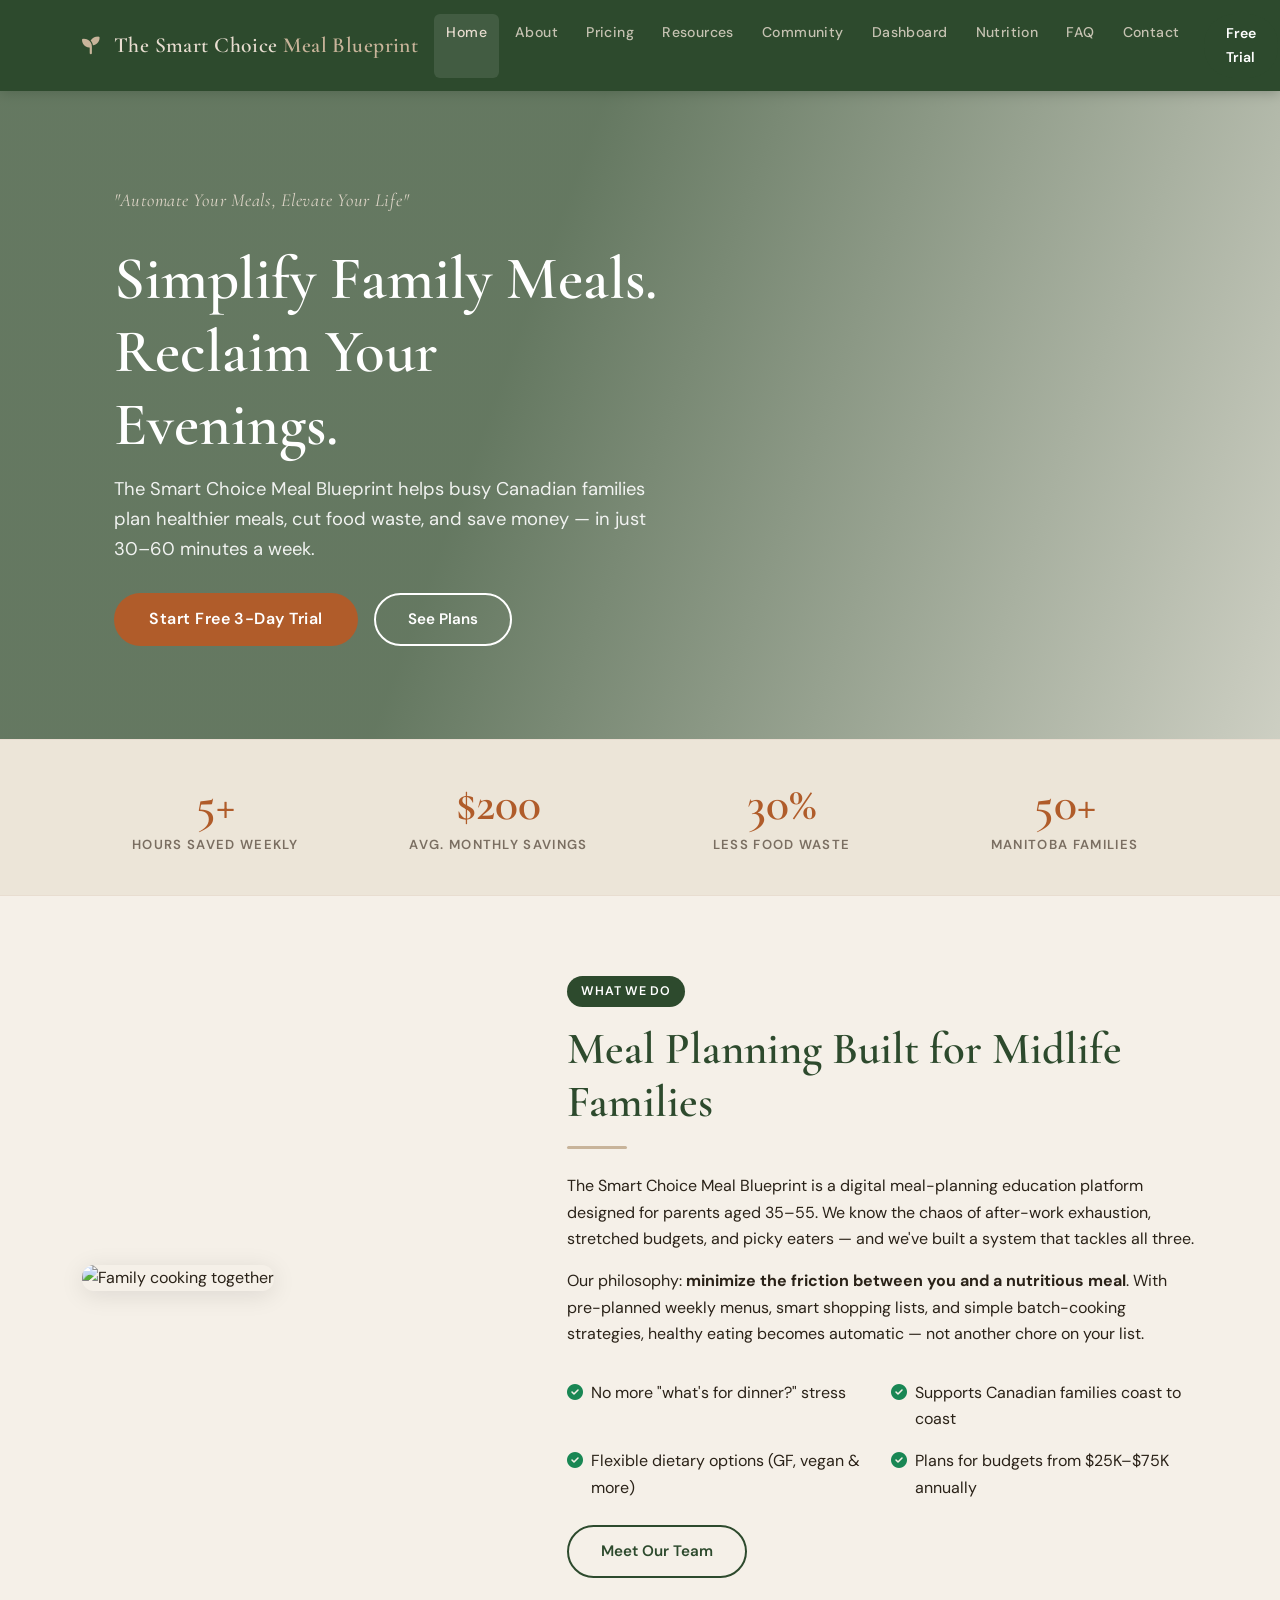
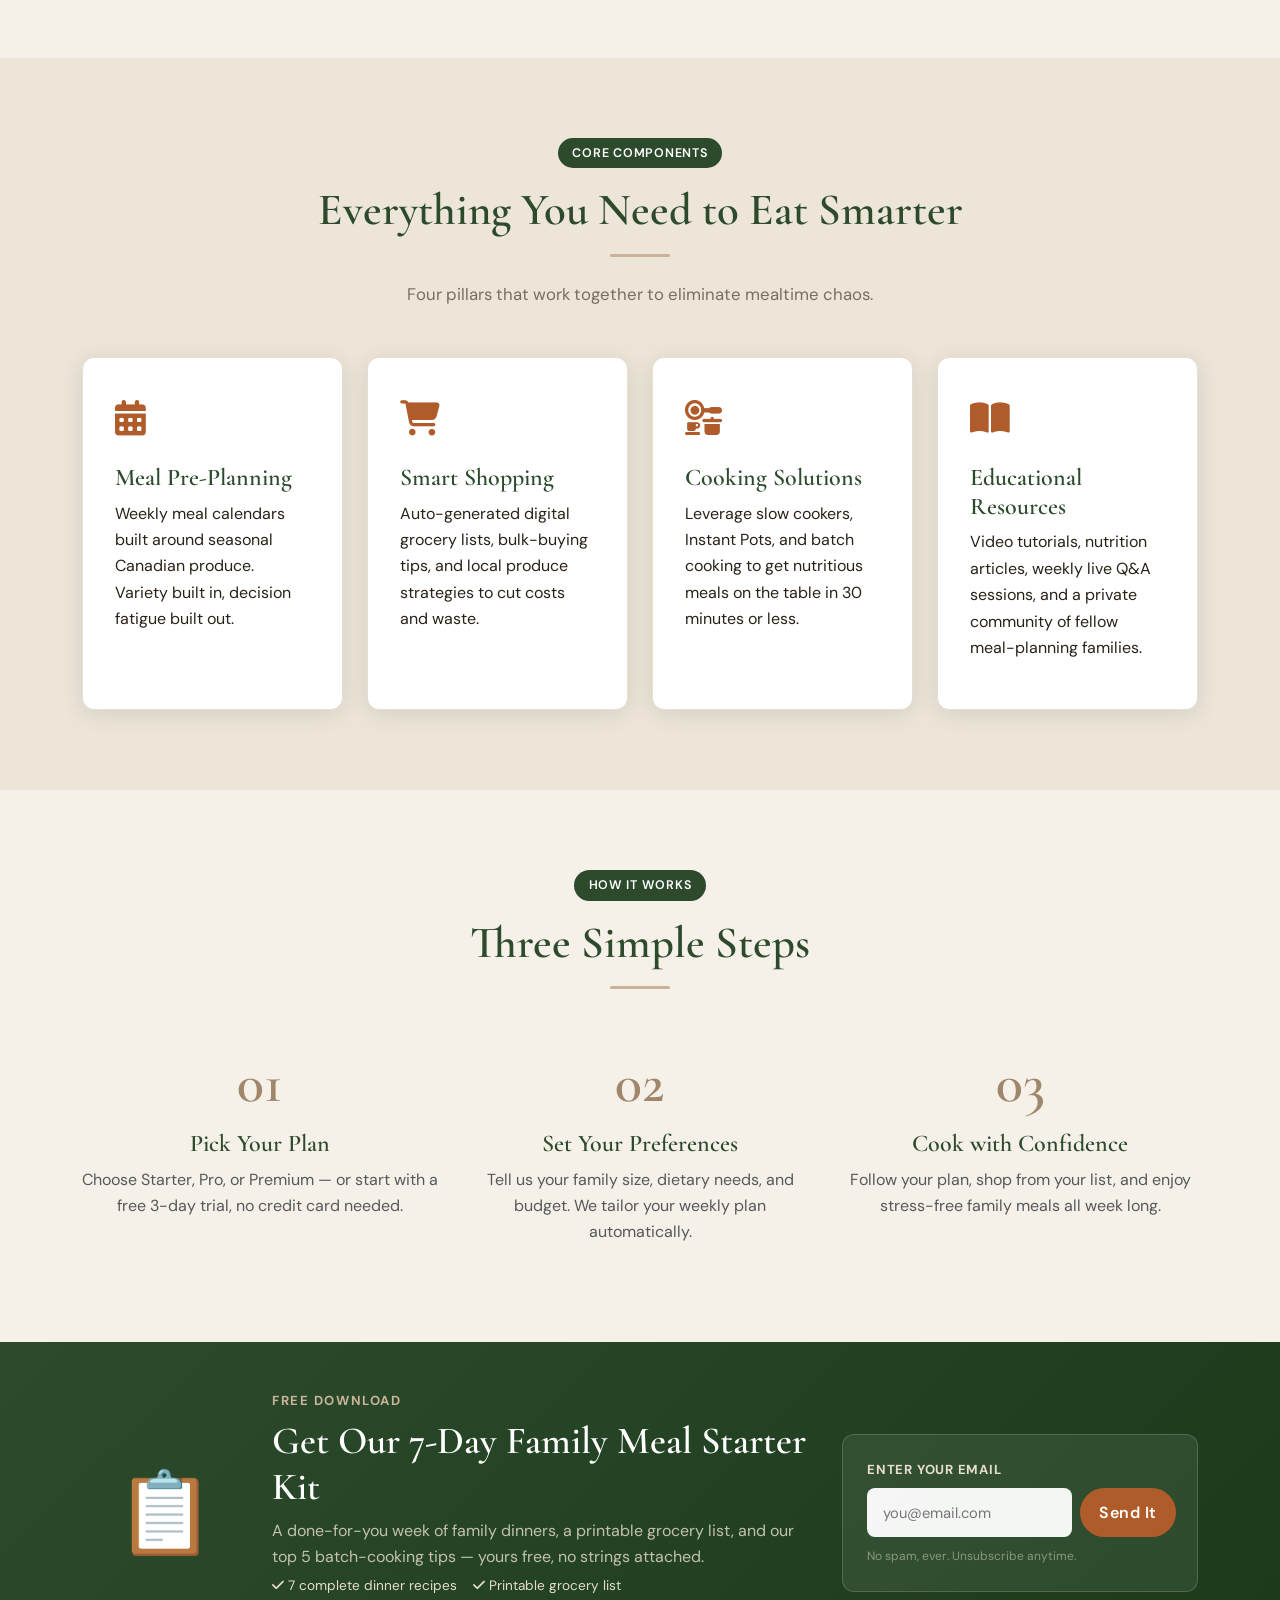
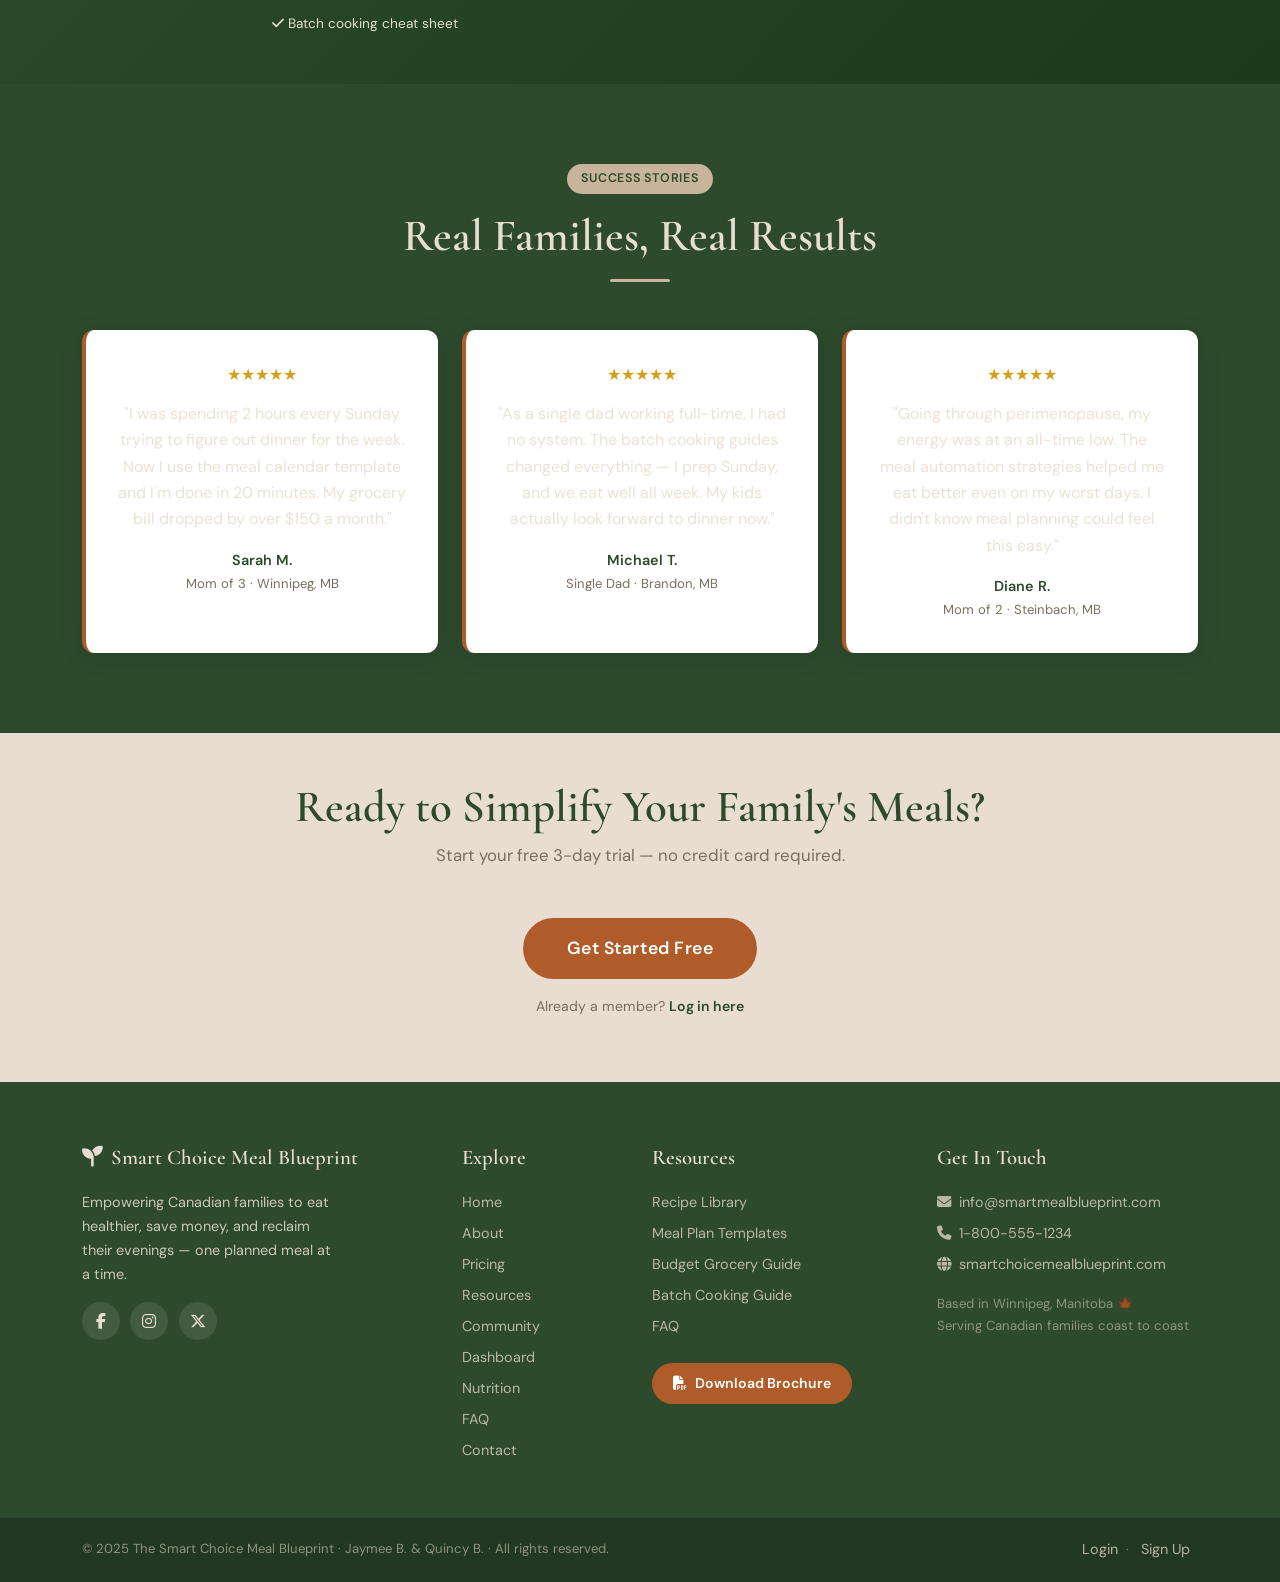
==== index.html @ 243ef08d "Add files via upload" ====
<!DOCTYPE html>
<html lang="en">
<head>
<meta charset="utf-8">
<meta name="viewport" content="width=device-width, initial-scale=1">
<title>Home | The Smart Choice Meal Blueprint</title>
<link href="https://cdn.jsdelivr.net/npm/bootstrap@5.3.3/dist/css/bootstrap.min.css" rel="stylesheet">
<link rel="stylesheet" href="https://cdnjs.cloudflare.com/ajax/libs/font-awesome/6.5.2/css/all.min.css">
<link rel="stylesheet" href="custom.css">
</head>
<body>

<div id="app-nav"></div>

<!-- HERO -->
<section class="hero" style="background-image:url('https://images.unsplash.com/photo-1547592180-85f173990554?w=1600&auto=format&fit=crop')">
  <div class="container">
    <div class="hero-inner">
      <p class="hero-tagline">"Automate Your Meals, Elevate Your Life"</p>
      <h1>Simplify Family Meals. Reclaim Your Evenings.</h1>
      <p>The Smart Choice Meal Blueprint helps busy Canadian families plan healthier meals, cut food waste, and save money — in just 30–60 minutes a week.</p>
      <div class="d-flex flex-wrap gap-3">
        <a href="signup.html" class="btn-primary-cta">Start Free 3-Day Trial</a>
        <a href="pricing.html" class="btn-outline-cta" style="border-color:#fff;color:#fff;">See Plans</a>
      </div>
    </div>
  </div>
</section>

<!-- STAT BAR -->
<div class="stat-bar">
  <div class="container">
    <div class="row text-center g-3">
      <div class="col-6 col-md-3 stat-item">
        <span class="stat-number">5+</span>
        <div class="stat-label">Hours Saved Weekly</div>
      </div>
      <div class="col-6 col-md-3 stat-item">
        <span class="stat-number">$200</span>
        <div class="stat-label">Avg. Monthly Savings</div>
      </div>
      <div class="col-6 col-md-3 stat-item">
        <span class="stat-number">30%</span>
        <div class="stat-label">Less Food Waste</div>
      </div>
      <div class="col-6 col-md-3 stat-item">
        <span class="stat-number">50+</span>
        <div class="stat-label">Manitoba Families</div>
      </div>
    </div>
  </div>
</div>

<!-- WHAT IS SCMB -->
<section class="section-pad">
  <div class="container">
    <div class="row align-items-center g-5">
      <div class="col-lg-5">
        <img src="https://images.unsplash.com/photo-1498837167922-ddd27525d352?w=700&auto=format&fit=crop" alt="Family cooking together" style="border-radius:var(--radius);width:100%;box-shadow:var(--shadow);">
      </div>
      <div class="col-lg-7">
        <p class="tag-pill mb-3">What We Do</p>
        <h2 class="section-heading">Meal Planning Built for Midlife Families</h2>
        <div class="divider-leaf" style="margin:1rem 0 1.5rem;"></div>
        <p>The Smart Choice Meal Blueprint is a digital meal-planning education platform designed for parents aged 35–55. We know the chaos of after-work exhaustion, stretched budgets, and picky eaters — and we've built a system that tackles all three.</p>
        <p>Our philosophy: <strong>minimize the friction between you and a nutritious meal</strong>. With pre-planned weekly menus, smart shopping lists, and simple batch-cooking strategies, healthy eating becomes automatic — not another chore on your list.</p>
        <div class="row g-3 mt-2">
          <div class="col-sm-6">
            <div class="d-flex align-items-start gap-2">
              <i class="fa-solid fa-check-circle text-success mt-1"></i>
              <span>No more "what's for dinner?" stress</span>
            </div>
          </div>
          <div class="col-sm-6">
            <div class="d-flex align-items-start gap-2">
              <i class="fa-solid fa-check-circle text-success mt-1"></i>
              <span>Supports Canadian families coast to coast</span>
            </div>
          </div>
          <div class="col-sm-6">
            <div class="d-flex align-items-start gap-2">
              <i class="fa-solid fa-check-circle text-success mt-1"></i>
              <span>Flexible dietary options (GF, vegan & more)</span>
            </div>
          </div>
          <div class="col-sm-6">
            <div class="d-flex align-items-start gap-2">
              <i class="fa-solid fa-check-circle text-success mt-1"></i>
              <span>Plans for budgets from $25K–$75K annually</span>
            </div>
          </div>
        </div>
        <div class="mt-4">
          <a href="about.html" class="btn-outline-cta">Meet Our Team</a>
        </div>
      </div>
    </div>
  </div>
</section>

<!-- CORE COMPONENTS -->
<section class="section-pad section-sand">
  <div class="container text-center">
    <p class="tag-pill mb-3">Core Components</p>
    <h2 class="section-heading">Everything You Need to Eat Smarter</h2>
    <div class="divider-leaf"></div>
    <p class="section-sub">Four pillars that work together to eliminate mealtime chaos.</p>
    <div class="row g-4 text-start">
      <div class="col-md-6 col-lg-3">
        <div class="card-scmb">
          <span class="card-icon"><i class="fa-solid fa-calendar-days"></i></span>
          <h4>Meal Pre-Planning</h4>
          <p>Weekly meal calendars built around seasonal Canadian produce. Variety built in, decision fatigue built out.</p>
        </div>
      </div>
      <div class="col-md-6 col-lg-3">
        <div class="card-scmb">
          <span class="card-icon"><i class="fa-solid fa-cart-shopping"></i></span>
          <h4>Smart Shopping</h4>
          <p>Auto-generated digital grocery lists, bulk-buying tips, and local produce strategies to cut costs and waste.</p>
        </div>
      </div>
      <div class="col-md-6 col-lg-3">
        <div class="card-scmb">
          <span class="card-icon"><i class="fa-solid fa-kitchen-set"></i></span>
          <h4>Cooking Solutions</h4>
          <p>Leverage slow cookers, Instant Pots, and batch cooking to get nutritious meals on the table in 30 minutes or less.</p>
        </div>
      </div>
      <div class="col-md-6 col-lg-3">
        <div class="card-scmb">
          <span class="card-icon"><i class="fa-solid fa-book-open"></i></span>
          <h4>Educational Resources</h4>
          <p>Video tutorials, nutrition articles, weekly live Q&amp;A sessions, and a private community of fellow meal-planning families.</p>
        </div>
      </div>
    </div>
  </div>
</section>

<!-- HOW IT WORKS -->
<section class="section-pad">
  <div class="container text-center">
    <p class="tag-pill mb-3">How It Works</p>
    <h2 class="section-heading">Three Simple Steps</h2>
    <div class="divider-leaf"></div>
    <div class="row g-4 mt-2">
      <div class="col-md-4">
        <div style="font-size:3.5rem;color:var(--tan-dk);font-family:'Cormorant Garamond',serif;font-weight:600;">01</div>
        <h4>Pick Your Plan</h4>
        <p class="text-muted">Choose Starter, Pro, or Premium — or start with a free 3-day trial, no credit card needed.</p>
      </div>
      <div class="col-md-4">
        <div style="font-size:3.5rem;color:var(--tan-dk);font-family:'Cormorant Garamond',serif;font-weight:600;">02</div>
        <h4>Set Your Preferences</h4>
        <p class="text-muted">Tell us your family size, dietary needs, and budget. We tailor your weekly plan automatically.</p>
      </div>
      <div class="col-md-4">
        <div style="font-size:3.5rem;color:var(--tan-dk);font-family:'Cormorant Garamond',serif;font-weight:600;">03</div>
        <h4>Cook with Confidence</h4>
        <p class="text-muted">Follow your plan, shop from your list, and enjoy stress-free family meals all week long.</p>
      </div>
    </div>
  </div>
</section>

<!-- LEAD MAGNET -->
<section class="section-pad-sm" style="background:linear-gradient(135deg, var(--forest) 0%, #1a3a1a 100%);">
  <div class="container">
    <div class="row align-items-center g-4">
      <div class="col-lg-2 text-center">
        <div style="font-size:5rem;line-height:1;">📋</div>
      </div>
      <div class="col-lg-6">
        <p style="color:var(--tan);font-size:.82rem;font-weight:700;letter-spacing:.12em;text-transform:uppercase;margin-bottom:.4rem;">Free Download</p>
        <h2 style="color:var(--white);font-size:clamp(1.6rem,3vw,2.4rem);margin-bottom:.5rem;">Get Our 7-Day Family Meal Starter Kit</h2>
        <p style="color:rgba(232,221,208,.82);margin:0;">A done-for-you week of family dinners, a printable grocery list, and our top 5 batch-cooking tips — yours free, no strings attached.</p>
        <div class="d-flex flex-wrap gap-3 mt-1" style="font-size:.85rem;color:var(--tan-lt);">
          <span><i class="fa-solid fa-check me-1"></i>7 complete dinner recipes</span>
          <span><i class="fa-solid fa-check me-1"></i>Printable grocery list</span>
          <span><i class="fa-solid fa-check me-1"></i>Batch cooking cheat sheet</span>
        </div>
      </div>
      <div class="col-lg-4">
        <div style="background:rgba(255,255,255,.08);border:1px solid rgba(232,221,208,.2);border-radius:var(--radius);padding:1.5rem;">
          <label style="color:var(--tan-lt);font-size:.82rem;font-weight:700;letter-spacing:.06em;text-transform:uppercase;display:block;margin-bottom:.5rem;">Enter your email</label>
          <div class="d-flex gap-2">
            <input type="email" placeholder="you@email.com" style="flex:1;padding:.7rem 1rem;border-radius:8px;border:none;font-size:.92rem;background:rgba(255,255,255,.95);color:var(--text);">
            <button class="btn-primary-cta" style="white-space:nowrap;padding:.7rem 1.2rem;" onclick="this.textContent='Sent! ✓';this.style.background='var(--forest-lt)';">Send It</button>
          </div>
          <p style="color:rgba(232,221,208,.5);font-size:.75rem;margin:.6rem 0 0;">No spam, ever. Unsubscribe anytime.</p>
        </div>
      </div>
    </div>
  </div>
</section>

<!-- TESTIMONIALS -->
<section class="section-pad section-forest">
  <div class="container text-center">
    <p class="tag-pill mb-3" style="background:var(--tan);color:var(--forest);">Success Stories</p>
    <h2 class="section-heading" style="color:var(--tan-lt);">Real Families, Real Results</h2>
    <div class="divider-leaf" style="background:var(--tan);"></div>
    <div class="row g-4 mt-2">
      <div class="col-md-4">
        <div class="testimonial-card">
          <div class="stars">★★★★★</div>
          <p>"I was spending 2 hours every Sunday trying to figure out dinner for the week. Now I use the meal calendar template and I'm done in 20 minutes. My grocery bill dropped by over $150 a month."</p>
          <div class="testimonial-author">Sarah M.</div>
          <div class="testimonial-role">Mom of 3 · Winnipeg, MB</div>
        </div>
      </div>
      <div class="col-md-4">
        <div class="testimonial-card">
          <div class="stars">★★★★★</div>
          <p>"As a single dad working full-time, I had no system. The batch cooking guides changed everything — I prep Sunday, and we eat well all week. My kids actually look forward to dinner now."</p>
          <div class="testimonial-author">Michael T.</div>
          <div class="testimonial-role">Single Dad · Brandon, MB</div>
        </div>
      </div>
      <div class="col-md-4">
        <div class="testimonial-card">
          <div class="stars">★★★★★</div>
          <p>"Going through perimenopause, my energy was at an all-time low. The meal automation strategies helped me eat better even on my worst days. I didn't know meal planning could feel this easy."</p>
          <div class="testimonial-author">Diane R.</div>
          <div class="testimonial-role">Mom of 2 · Steinbach, MB</div>
        </div>
      </div>
    </div>
  </div>
</section>

<!-- CTA BANNER -->
<section class="section-pad-sm section-tan text-center">
  <div class="container">
    <h2 class="section-heading">Ready to Simplify Your Family's Meals?</h2>
    <p class="section-sub">Start your free 3-day trial — no credit card required.</p>
    <a href="signup.html" class="btn-primary-cta" style="font-size:1.1rem;padding:1rem 2.75rem;">Get Started Free</a>
    <p class="mt-3" style="color:var(--muted);font-size:.88rem;">Already a member? <a href="login.html" style="color:var(--forest);font-weight:600;">Log in here</a></p>
  </div>
</section>

<div id="app-footer"></div>

<script src="https://cdn.jsdelivr.net/npm/bootstrap@5.3.3/dist/js/bootstrap.bundle.min.js"></script>
<script src="app.js"></script>
</body>
</html>
---- custom.css ----
/* ── SCMB v6 – Custom Stylesheet ── */
@import url('https://fonts.googleapis.com/css2?family=Cormorant+Garamond:ital,wght@0,400;0,600;1,400&family=DM+Sans:wght@300;400;500;600&display=swap');

:root {
  --tan:      #c8b49a;
  --tan-lt:   #e8ddd0;
  --tan-dk:   #a0876b;
  --forest:   #2d4a2d;
  --forest-lt:#3d6b3d;
  --cream:    #f5f0e8;
  --sand:     #ece5d8;
  --text:     #2a2218;
  --muted:    #7a6e61;
  --white:    #ffffff;
  --accent:   #b05c2a;   /* warm terracotta */
  --radius:   12px;
  --shadow:   0 4px 24px rgba(0,0,0,.10);
}

*, *::before, *::after { box-sizing: border-box; }

body {
  font-family: 'DM Sans', sans-serif;
  background: var(--cream);
  color: var(--text);
  margin: 0;
  font-size: 1rem;
  line-height: 1.65;
}

h1, h2, h3, h4, h5 {
  font-family: 'Cormorant Garamond', serif;
  font-weight: 600;
  line-height: 1.2;
  color: var(--forest);
}

a { color: inherit; text-decoration: none; }

/* ── NAVBAR ── */
.navbar {
  background: var(--forest) !important;
  padding: 0.85rem 0;
  box-shadow: 0 2px 12px rgba(0,0,0,.25);
}
.navbar-brand {
  font-family: 'Cormorant Garamond', serif;
  font-size: 1.35rem;
  font-weight: 600;
  color: var(--tan-lt) !important;
  letter-spacing: .02em;
}
.navbar-brand span { color: var(--tan); }
.nav-link {
  color: rgba(232,221,208,.82) !important;
  font-size: .88rem;
  font-weight: 500;
  letter-spacing: .03em;
  padding: .45rem .75rem !important;
  border-radius: 6px;
  transition: all .2s;
}
.nav-link:hover, .nav-link.active {
  color: var(--tan-lt) !important;
  background: rgba(255,255,255,.1);
}
.navbar-toggler { border-color: var(--tan) !important; }
.navbar-toggler-icon { filter: invert(1); }

/* ── HERO ── */
.hero {
  min-height: 72vh;
  background-size: cover;
  background-position: center;
  display: flex;
  align-items: center;
  position: relative;
}
.hero::after {
  content:'';
  position:absolute;inset:0;
  background: linear-gradient(110deg, rgba(45,74,45,.72) 40%, rgba(45,74,45,.20) 100%);
}
.hero-inner {
  position: relative;
  z-index: 2;
  max-width: 620px;
  color: var(--white);
  padding: 2rem;
}
.hero-inner h1 {
  color: var(--white);
  font-size: clamp(2.4rem, 5vw, 3.8rem);
  margin-bottom: .75rem;
}
.hero-inner p {
  font-size: 1.15rem;
  opacity: .9;
  margin-bottom: 1.75rem;
}
.hero-tagline {
  font-family: 'Cormorant Garamond', serif;
  font-style: italic;
  font-size: 1.1rem;
  color: var(--tan-lt);
  margin-bottom: 1.5rem;
  letter-spacing: .04em;
}

/* ── BUTTONS ── */
.btn-primary-cta {
  display: inline-block;
  background: var(--accent);
  color: var(--white);
  padding: .8rem 2.2rem;
  border-radius: 40px;
  font-weight: 600;
  font-size: 1rem;
  letter-spacing: .03em;
  transition: all .25s;
  border: none;
  cursor: pointer;
}
.btn-primary-cta:hover {
  background: #95491f;
  transform: translateY(-2px);
  box-shadow: 0 6px 20px rgba(176,92,42,.35);
  color: var(--white);
}
.btn-outline-cta {
  display: inline-block;
  border: 2px solid var(--forest);
  color: var(--forest);
  padding: .75rem 2rem;
  border-radius: 40px;
  font-weight: 600;
  font-size: .95rem;
  transition: all .25s;
  cursor: pointer;
  background: transparent;
}
.btn-outline-cta:hover {
  background: var(--forest);
  color: var(--white);
  transform: translateY(-2px);
}
.btn-sm-cta {
  display: inline-block;
  background: var(--forest);
  color: var(--white);
  padding: .55rem 1.4rem;
  border-radius: 30px;
  font-size: .88rem;
  font-weight: 600;
  transition: all .2s;
  cursor: pointer;
  border: none;
}
.btn-sm-cta:hover {
  background: var(--forest-lt);
  color: var(--white);
  transform: translateY(-1px);
}

/* ── STAT BAR ── */
.stat-bar {
  background: var(--sand);
  border-top: 1px solid var(--tan-lt);
  border-bottom: 1px solid var(--tan-lt);
  padding: 2.5rem 0;
}
.stat-item { text-align: center; padding: 0 1rem; }
.stat-number {
  font-family: 'Cormorant Garamond', serif;
  font-size: 3rem;
  font-weight: 600;
  color: var(--accent);
  display: block;
  line-height: 1;
}
.stat-label {
  font-size: .82rem;
  text-transform: uppercase;
  letter-spacing: .1em;
  color: var(--muted);
  font-weight: 600;
  margin-top: .35rem;
}

/* ── SECTION UTILITIES ── */
.section-tan   { background: var(--tan-lt); }
.section-sand  { background: var(--sand); }
.section-white { background: var(--white); }
.section-forest{ background: var(--forest); color: var(--white); }
.section-forest h2, .section-forest h3 { color: var(--tan-lt); }
.section-forest p, .section-forest li { color: rgba(232,221,208,.85); }

.section-pad { padding: 5rem 0; }
.section-pad-sm { padding: 3rem 0; }

.section-heading {
  font-size: clamp(2rem, 4vw, 2.8rem);
  margin-bottom: .5rem;
}
.section-sub {
  color: var(--muted);
  font-size: 1.05rem;
  max-width: 560px;
  margin: 0 auto 3rem;
}
.divider-leaf {
  width: 60px;
  height: 3px;
  background: var(--tan);
  border-radius: 3px;
  margin: 1rem auto 1.5rem;
}

/* ── CARDS ── */
.card-scmb {
  background: var(--white);
  border-radius: var(--radius);
  box-shadow: var(--shadow);
  padding: 2rem;
  height: 100%;
  border: 1px solid var(--tan-lt);
  transition: transform .25s, box-shadow .25s;
}
.card-scmb:hover {
  transform: translateY(-4px);
  box-shadow: 0 10px 32px rgba(0,0,0,.13);
}
.card-icon {
  font-size: 2.2rem;
  color: var(--accent);
  margin-bottom: 1rem;
  display: block;
}

/* ── PRICING TABLE ── */
.pricing-card {
  background: var(--white);
  border-radius: var(--radius);
  box-shadow: var(--shadow);
  overflow: hidden;
  border: 2px solid var(--tan-lt);
  transition: transform .25s, border-color .25s;
}
.pricing-card.featured {
  border-color: var(--forest);
  transform: scale(1.03);
}
.pricing-card:hover { transform: translateY(-4px) scale(1.01); }
.pricing-card.featured:hover { transform: translateY(-4px) scale(1.04); }
.pricing-header {
  background: var(--sand);
  padding: 1.8rem;
  text-align: center;
  border-bottom: 1px solid var(--tan-lt);
}
.pricing-card.featured .pricing-header {
  background: var(--forest);
}
.pricing-card.featured .pricing-header h3,
.pricing-card.featured .pricing-header .price,
.pricing-card.featured .pricing-header .price-note {
  color: var(--white);
}
.pricing-badge {
  display: inline-block;
  background: var(--accent);
  color: var(--white);
  font-size: .72rem;
  font-weight: 700;
  letter-spacing: .12em;
  text-transform: uppercase;
  padding: .25rem .75rem;
  border-radius: 20px;
  margin-bottom: .75rem;
}
.price {
  font-family: 'Cormorant Garamond', serif;
  font-size: 3rem;
  font-weight: 600;
  color: var(--forest);
  line-height: 1;
}
.price-note { font-size: .8rem; color: var(--muted); }
.pricing-body { padding: 1.8rem; }
.pricing-feature {
  display: flex;
  align-items: flex-start;
  gap: .6rem;
  margin-bottom: .8rem;
  font-size: .92rem;
}
.pricing-feature i { color: var(--forest-lt); margin-top: .2rem; flex-shrink: 0; }
.pricing-feature.na { color: var(--muted); opacity: .55; }
.pricing-feature.na i { color: var(--muted); }

/* ── FAQ ACCORDION ── */
.faq-item {
  background: var(--white);
  border-radius: var(--radius);
  margin-bottom: .8rem;
  border: 1px solid var(--tan-lt);
  overflow: hidden;
}
.faq-q {
  width: 100%;
  text-align: left;
  background: none;
  border: none;
  padding: 1.25rem 1.5rem;
  font-family: 'DM Sans', sans-serif;
  font-size: 1rem;
  font-weight: 600;
  color: var(--forest);
  cursor: pointer;
  display: flex;
  justify-content: space-between;
  align-items: center;
  transition: background .2s;
}
.faq-q:hover { background: var(--cream); }
.faq-q i { transition: transform .3s; color: var(--tan-dk); }
.faq-q.open i { transform: rotate(180deg); }
.faq-a {
  display: none;
  padding: 0 1.5rem 1.25rem;
  color: var(--muted);
  font-size: .95rem;
}
.faq-a.open { display: block; }

/* ── TESTIMONIALS ── */
.testimonial-card {
  background: var(--white);
  border-radius: var(--radius);
  padding: 2rem;
  border-left: 4px solid var(--accent);
  box-shadow: var(--shadow);
  height: 100%;
}
.stars { color: #d4a017; margin-bottom: .75rem; }
.testimonial-author { font-weight: 600; color: var(--forest); margin-top: 1rem; font-size: .9rem; }
.testimonial-role { color: var(--muted); font-size: .82rem; }

/* ── TEAM CARDS ── */
.team-card {
  text-align: center;
  background: var(--white);
  border-radius: var(--radius);
  padding: 2.5rem 2rem;
  box-shadow: var(--shadow);
  border: 1px solid var(--tan-lt);
}
.team-avatar {
  width: 90px; height: 90px;
  border-radius: 50%;
  background: var(--tan);
  display: flex;
  align-items: center;
  justify-content: center;
  font-size: 2.2rem;
  margin: 0 auto 1.25rem;
  color: var(--white);
  font-family: 'Cormorant Garamond', serif;
  font-weight: 600;
}

/* ── RESOURCE CARDS ── */
.resource-card {
  background: var(--white);
  border-radius: var(--radius);
  overflow: hidden;
  box-shadow: var(--shadow);
  border: 1px solid var(--tan-lt);
  transition: transform .25s;
}
.resource-card:hover { transform: translateY(-4px); }
.resource-tag {
  display: inline-block;
  background: var(--tan-lt);
  color: var(--forest);
  font-size: .72rem;
  font-weight: 700;
  letter-spacing: .1em;
  text-transform: uppercase;
  padding: .25rem .75rem;
  border-radius: 20px;
  margin-bottom: .75rem;
}
.resource-img {
  width: 100%;
  height: 180px;
  object-fit: cover;
  display: block;
  background: var(--sand);
  display: flex;
  align-items: center;
  justify-content: center;
  font-size: 3rem;
  color: var(--tan-dk);
}

/* ── DASHBOARD ── */
.dash-card {
  background: var(--white);
  border-radius: var(--radius);
  padding: 1.5rem;
  box-shadow: var(--shadow);
  border: 1px solid var(--tan-lt);
  margin-bottom: 1.25rem;
}
.dash-title {
  font-family: 'Cormorant Garamond', serif;
  font-size: 1.3rem;
  color: var(--forest);
  margin-bottom: 1rem;
  display: flex;
  align-items: center;
  gap: .5rem;
}
.meal-day { font-weight: 600; color: var(--forest); font-size: .85rem; }
.meal-name { color: var(--muted); font-size: .9rem; }
.meal-row {
  display: flex;
  align-items: center;
  gap: .75rem;
  padding: .6rem 0;
  border-bottom: 1px solid var(--sand);
}
.meal-row:last-child { border-bottom: none; }
.meal-dot {
  width: 10px; height: 10px;
  border-radius: 50%;
  background: var(--accent);
  flex-shrink: 0;
}
.progress-bar-wrap {
  background: var(--sand);
  border-radius: 10px;
  height: 10px;
  overflow: hidden;
  margin-bottom: .5rem;
}
.progress-bar-fill {
  height: 100%;
  border-radius: 10px;
  background: var(--forest);
}

/* ── FORM ── */
.form-scmb .form-control {
  border: 1.5px solid var(--tan-lt);
  border-radius: 8px;
  padding: .75rem 1rem;
  font-size: .95rem;
  background: var(--white);
  color: var(--text);
  transition: border-color .2s;
}
.form-scmb .form-control:focus {
  border-color: var(--forest);
  box-shadow: 0 0 0 3px rgba(45,74,45,.12);
  outline: none;
}
.form-scmb label {
  font-weight: 600;
  font-size: .88rem;
  letter-spacing: .04em;
  text-transform: uppercase;
  color: var(--forest);
  margin-bottom: .4rem;
}

/* ── FOOTER ── */
footer {
  background: var(--forest);
  color: rgba(232,221,208,.85);
  padding: 4rem 0 0;
}
footer h5 {
  color: var(--tan-lt);
  font-family: 'Cormorant Garamond', serif;
  font-size: 1.3rem;
  margin-bottom: 1.25rem;
}
footer a {
  color: rgba(232,221,208,.75);
  display: block;
  margin-bottom: .45rem;
  font-size: .9rem;
  transition: color .2s;
}
footer a:hover { color: var(--tan-lt); }
.footer-bottom {
  background: rgba(0,0,0,.25);
  padding: 1.25rem 0;
  margin-top: 3rem;
  font-size: .82rem;
  color: rgba(232,221,208,.55);
}
.brochure-link {
  display: inline-flex;
  align-items: center;
  gap: .5rem;
  background: var(--accent);
  color: var(--white) !important;
  padding: .55rem 1.3rem;
  border-radius: 30px;
  font-weight: 600;
  font-size: .88rem;
  margin-top: .5rem;
  transition: background .2s;
}
.brochure-link:hover { background: #95491f; color: var(--white) !important; }

/* ── SOCIAL ICONS ── */
.social-icons a {
  display: inline-flex;
  align-items: center;
  justify-content: center;
  width: 38px; height: 38px;
  border-radius: 50%;
  background: rgba(255,255,255,.1);
  color: var(--tan-lt) !important;
  font-size: 1rem;
  margin-right: .4rem;
  transition: background .2s;
}
.social-icons a:hover { background: rgba(255,255,255,.22); }

/* ── MISC ── */
.page-header {
  background: var(--forest);
  color: var(--white);
  padding: 4rem 0 3rem;
  text-align: center;
}
.page-header h1 { color: var(--tan-lt); font-size: clamp(2rem, 4vw, 3.2rem); }
.page-header p { color: rgba(232,221,208,.8); font-size: 1.05rem; max-width: 540px; margin: .75rem auto 0; }

.tag-pill {
  display: inline-block;
  background: var(--forest);
  color: var(--white);
  border-radius: 30px;
  padding: .3rem .9rem;
  font-size: .78rem;
  font-weight: 600;
  letter-spacing: .06em;
  text-transform: uppercase;
}

.alert-trial {
  background: var(--tan-lt);
  border: none;
  border-left: 4px solid var(--accent);
  border-radius: 8px;
  padding: 1rem 1.5rem;
  color: var(--text);
  font-size: .95rem;
}

img { max-width: 100%; }

@media (max-width: 767px) {
  .section-pad { padding: 3rem 0; }
  .hero { min-height: 60vh; }
  .pricing-card.featured { transform: scale(1); }
}
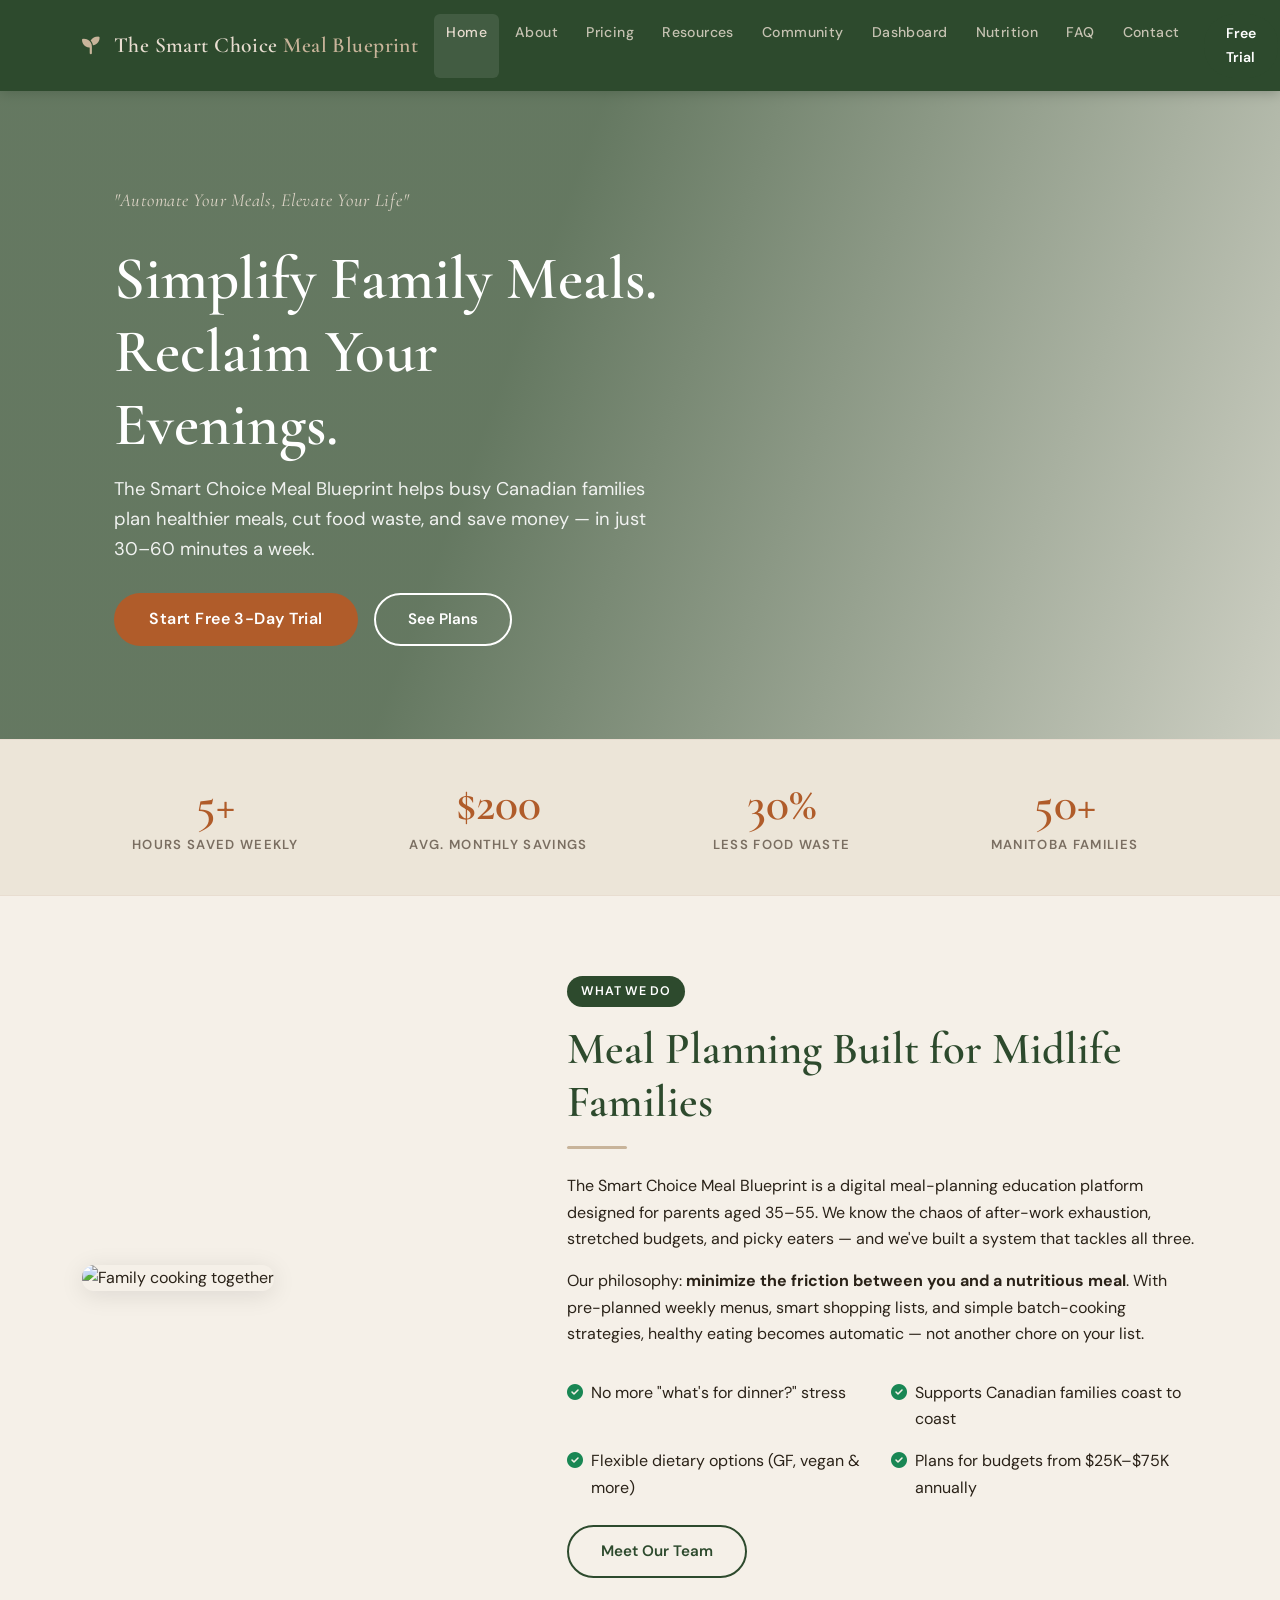
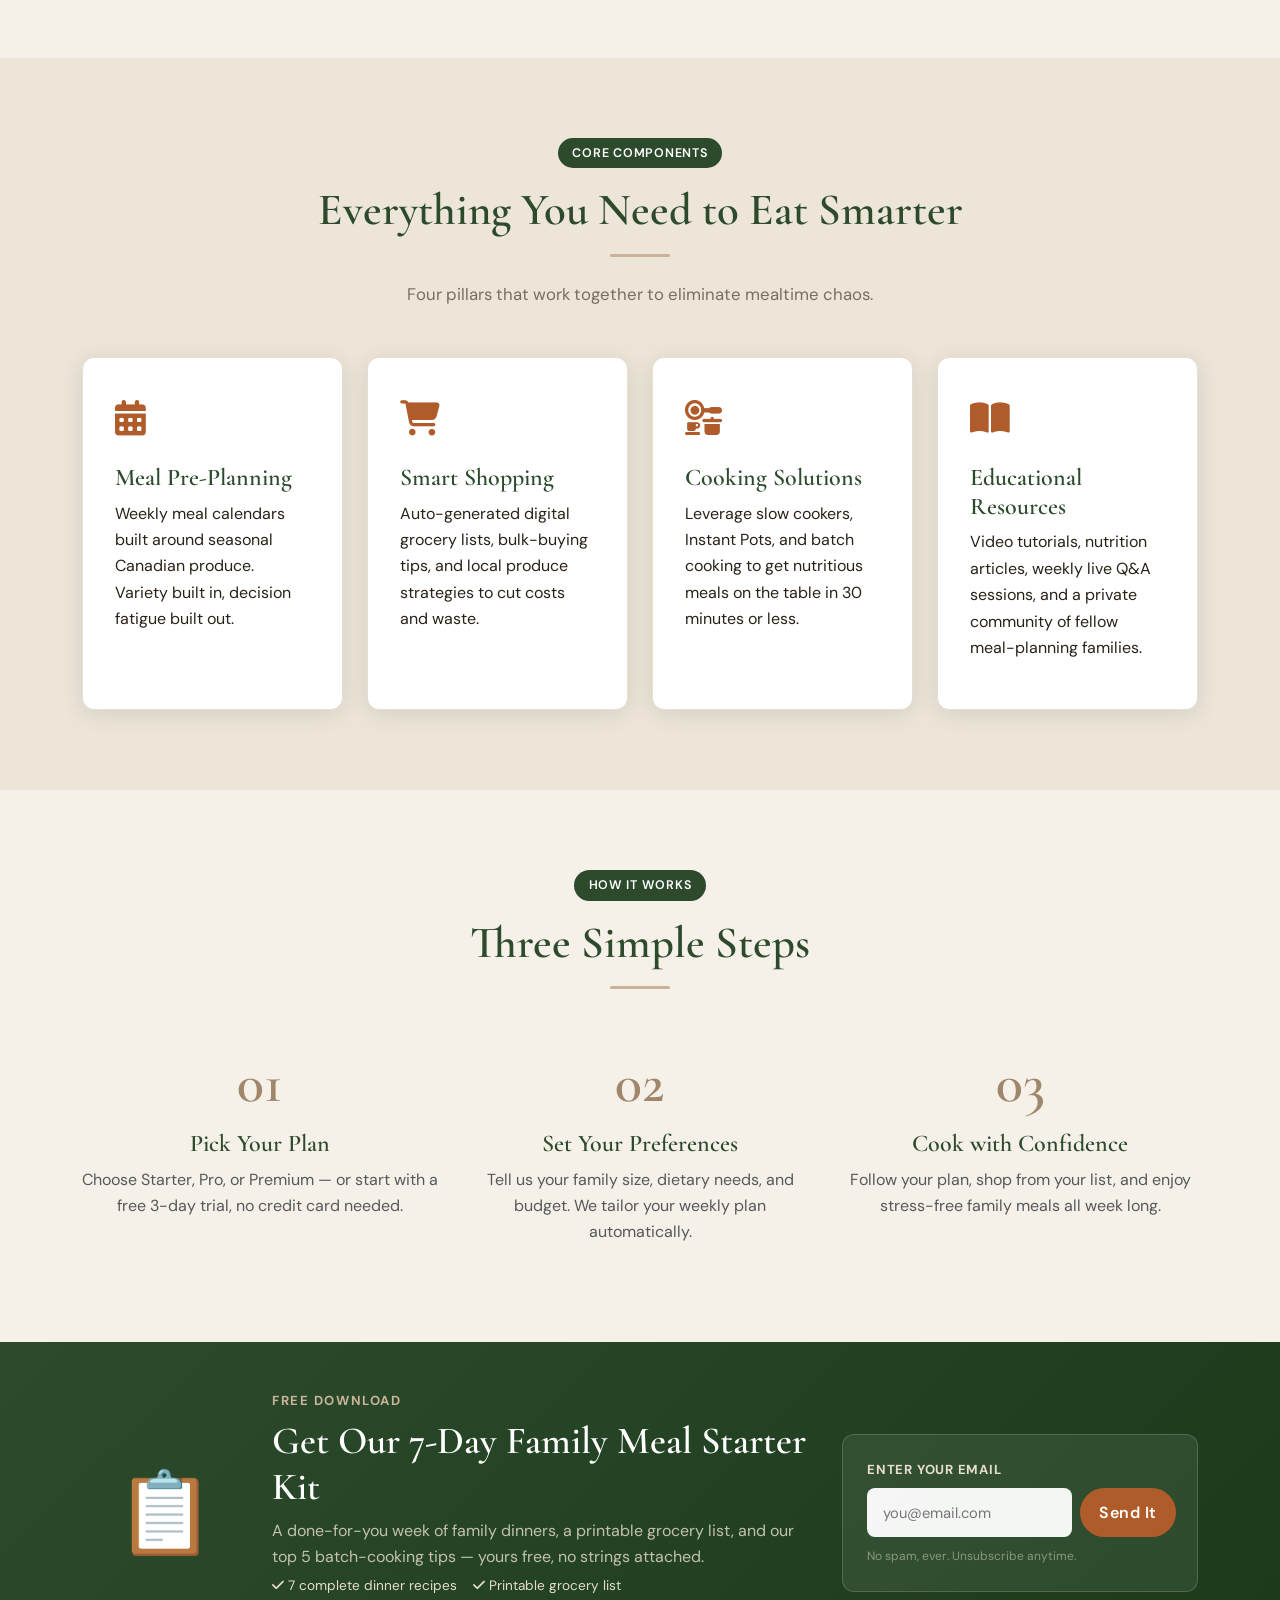
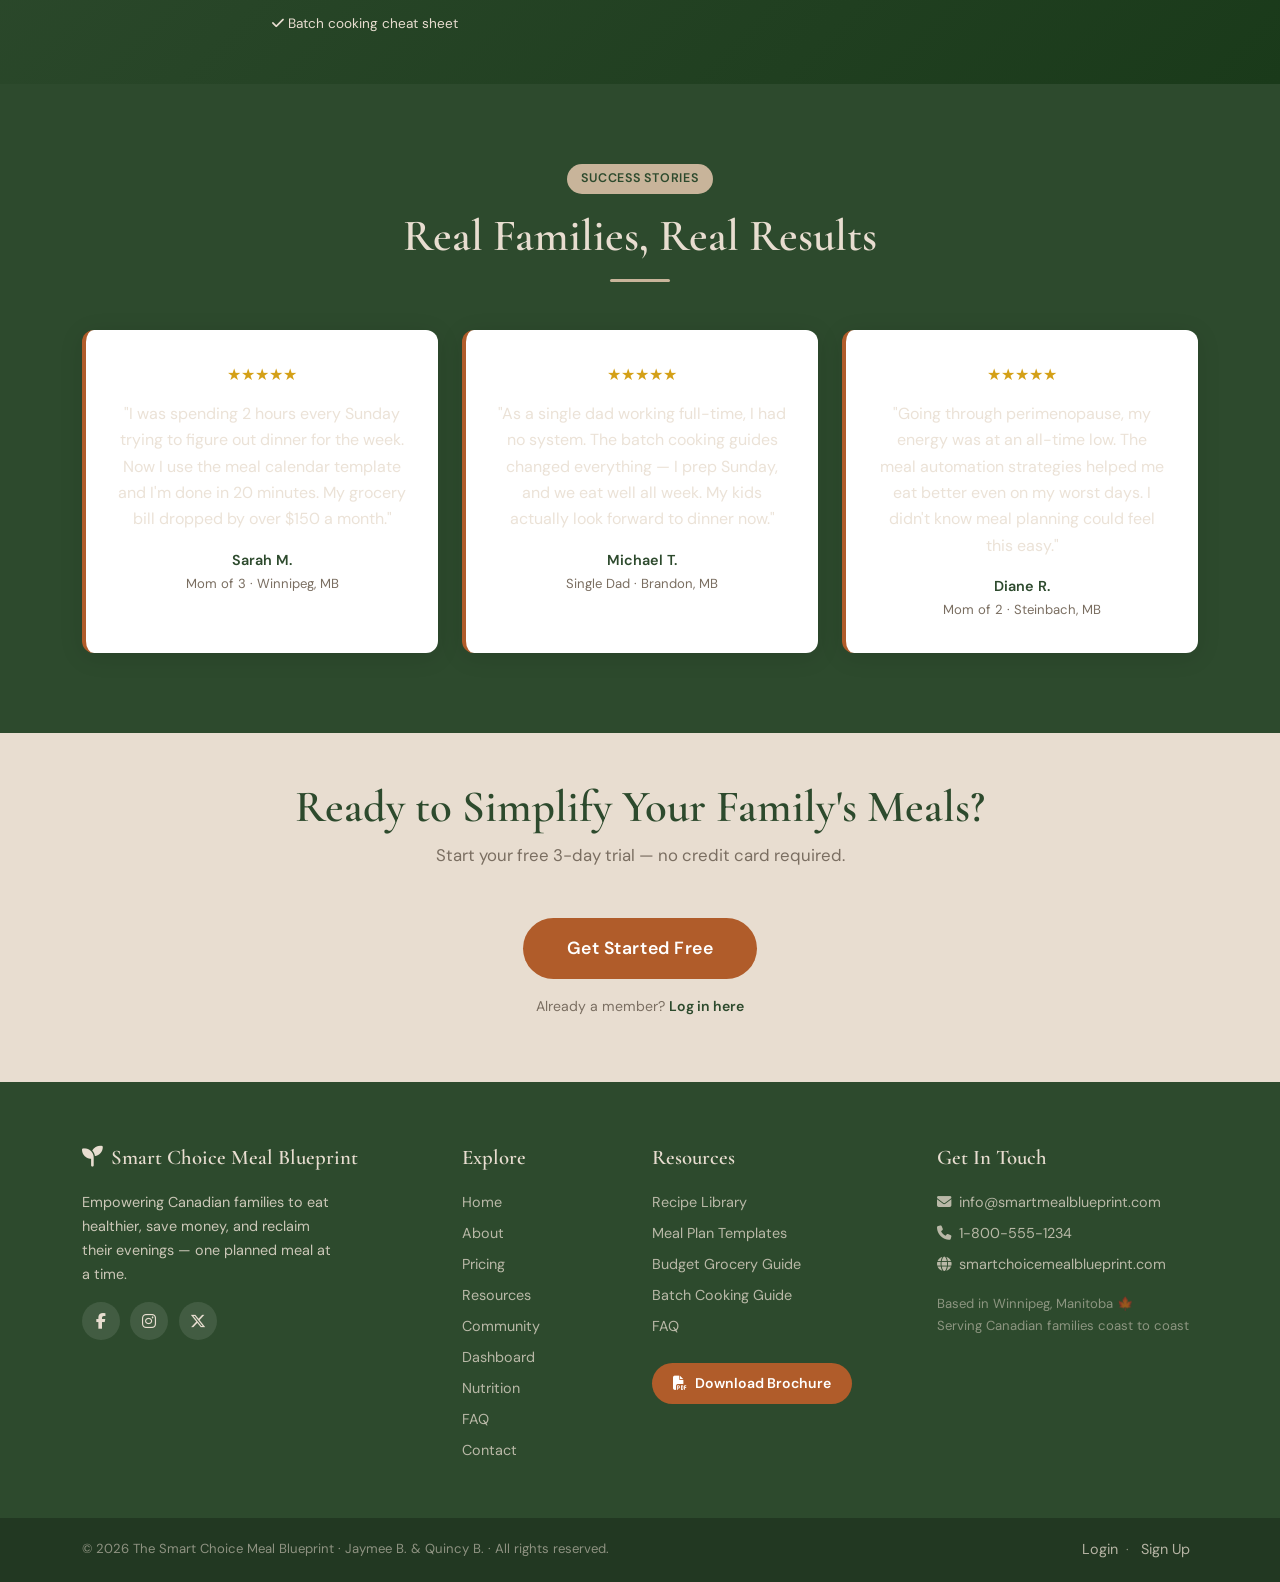
==== commit 08df19b1: "Update index.html" ====
--- a/index.html
+++ b/index.html
@@ -4,6 +4,7 @@
 <meta charset="utf-8">
 <meta name="viewport" content="width=device-width, initial-scale=1">
 <title>Home | The Smart Choice Meal Blueprint</title>
+<link rel="icon" type="image/png" href="favicon.png">  
 <link href="https://cdn.jsdelivr.net/npm/bootstrap@5.3.3/dist/css/bootstrap.min.css" rel="stylesheet">
 <link rel="stylesheet" href="https://cdnjs.cloudflare.com/ajax/libs/font-awesome/6.5.2/css/all.min.css">
 <link rel="stylesheet" href="custom.css">
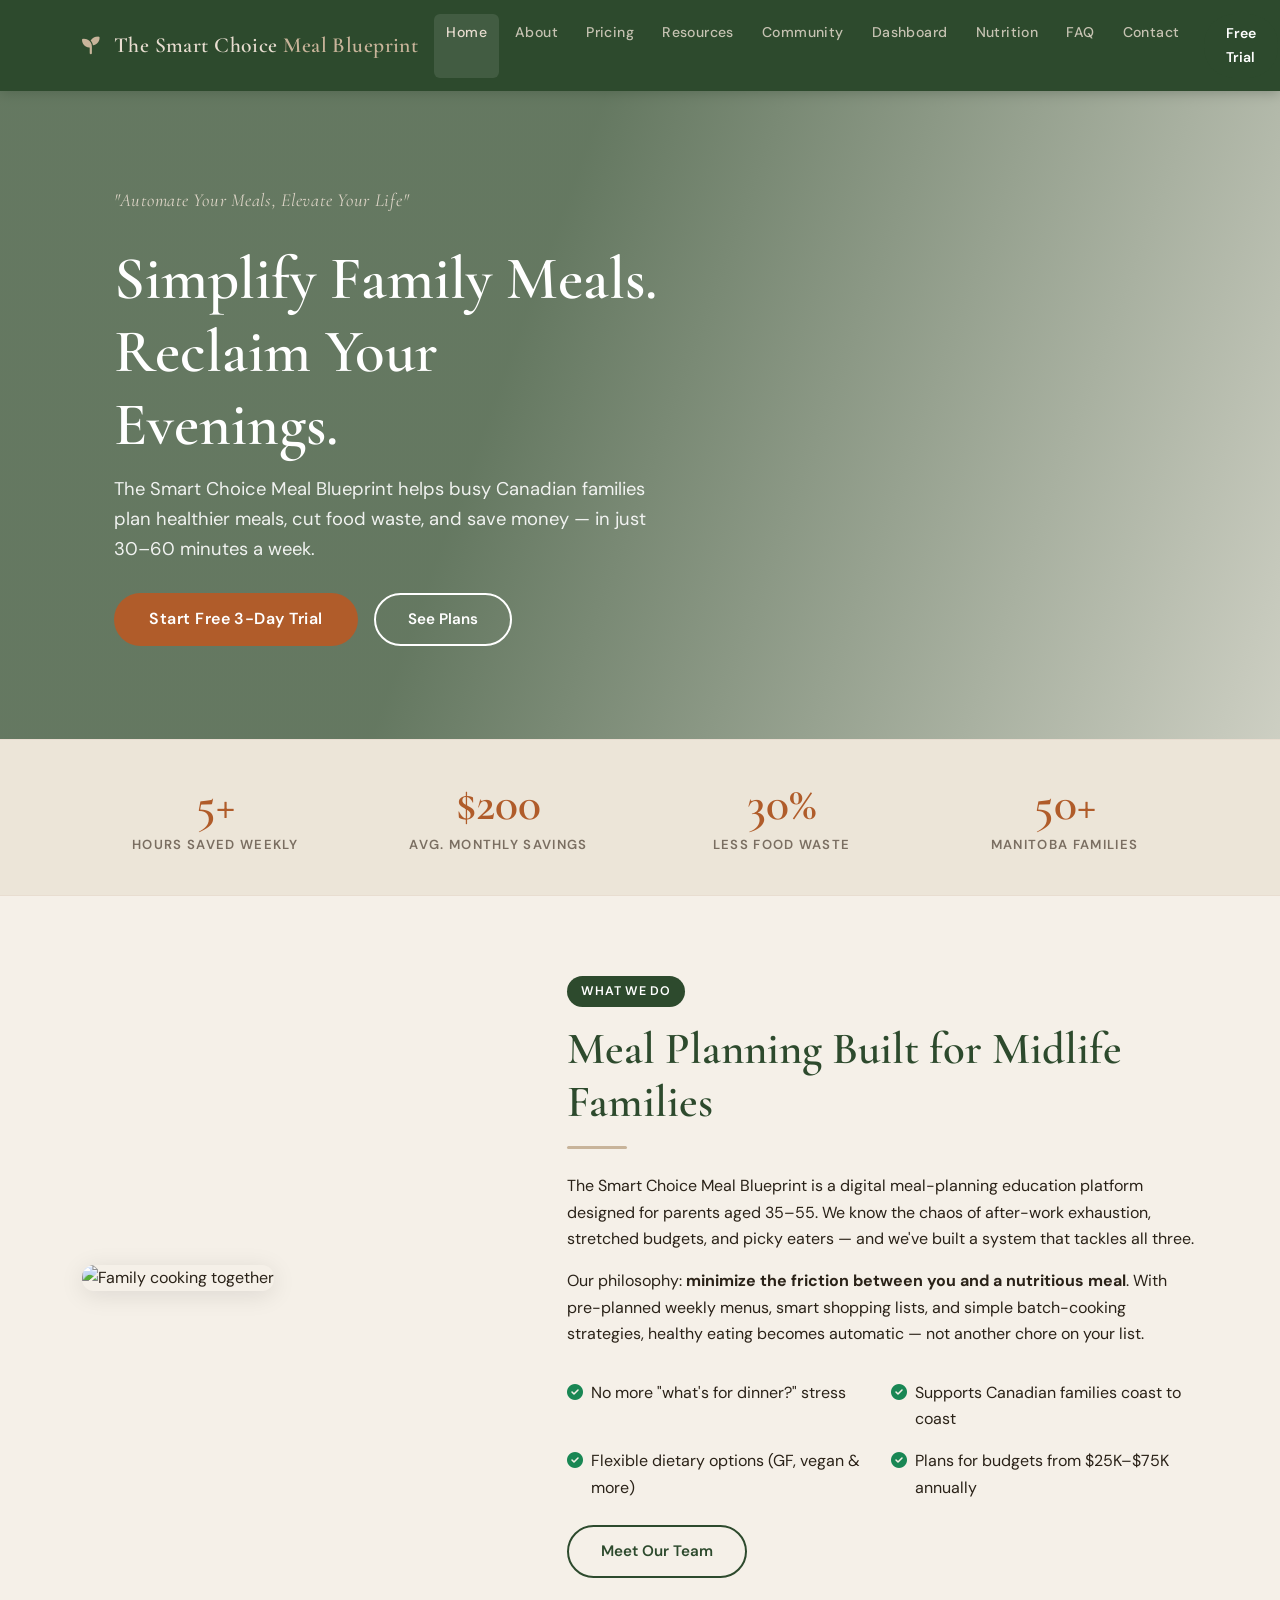
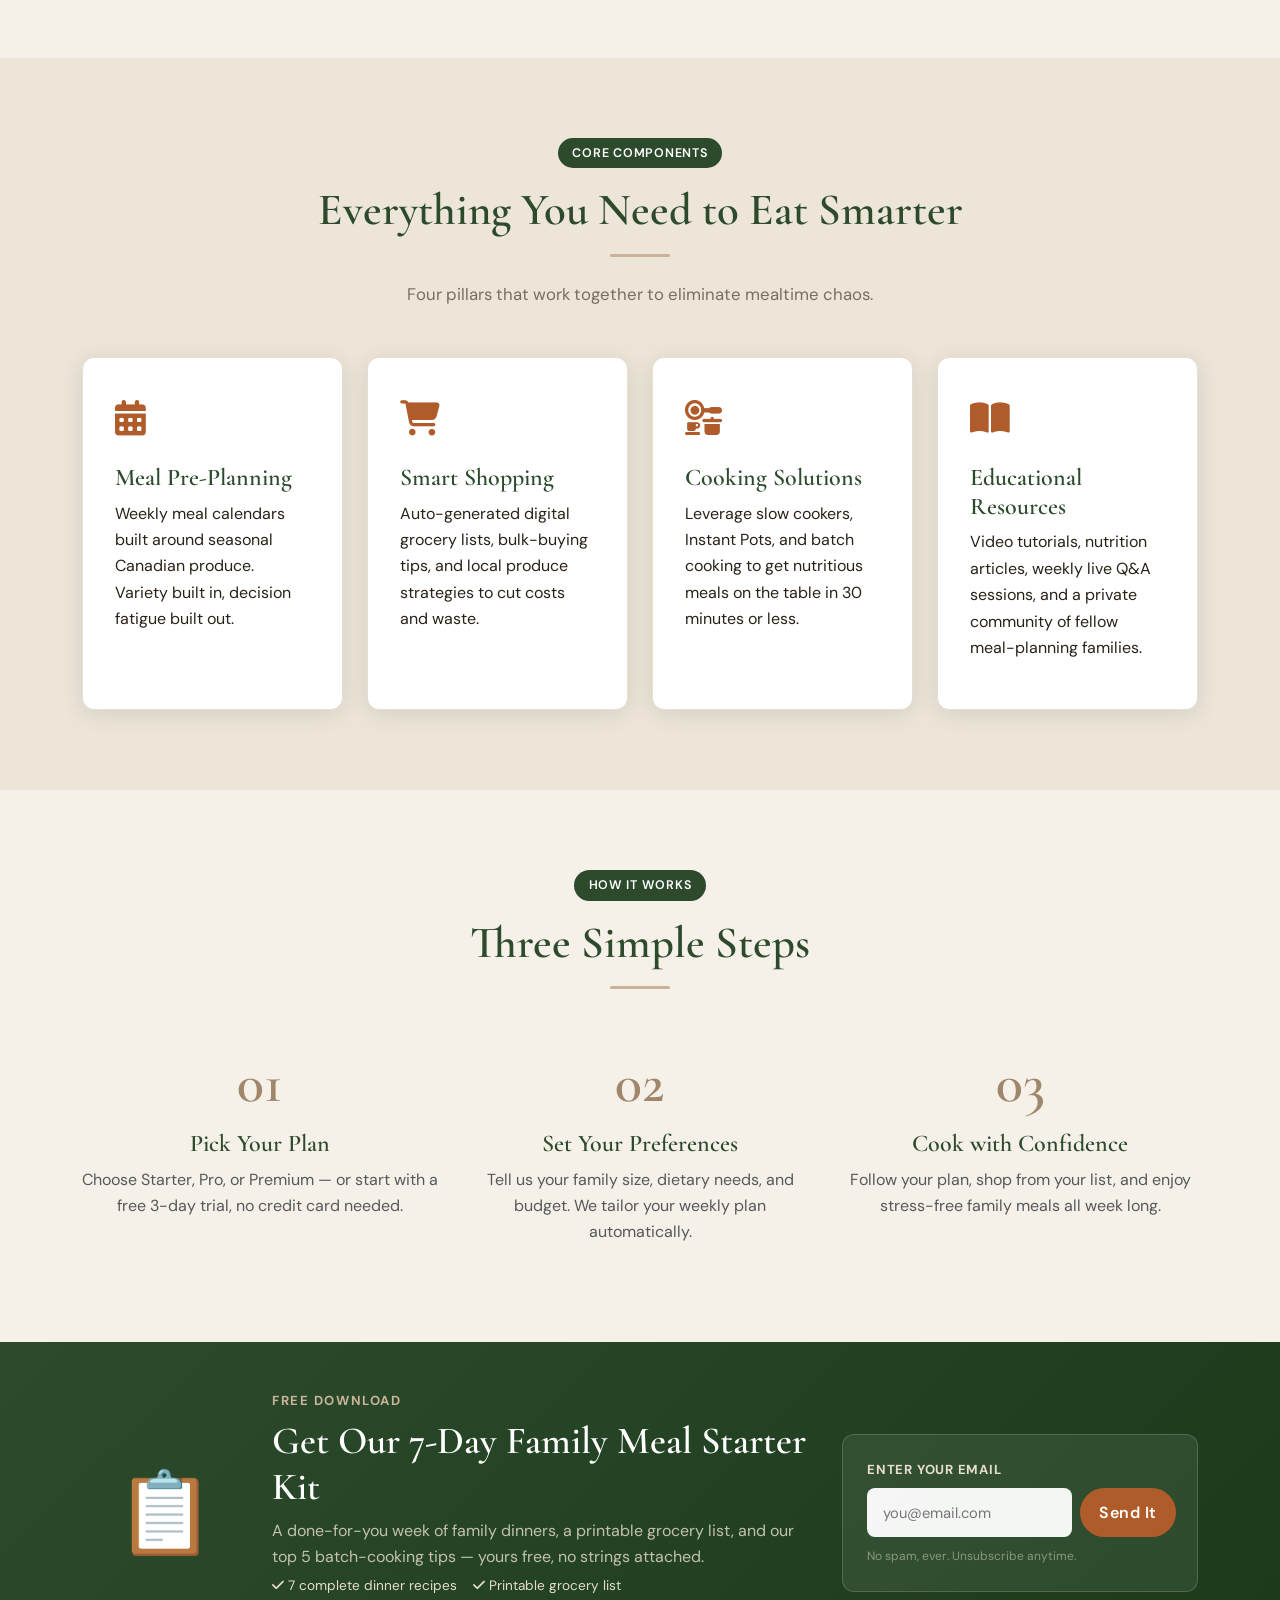
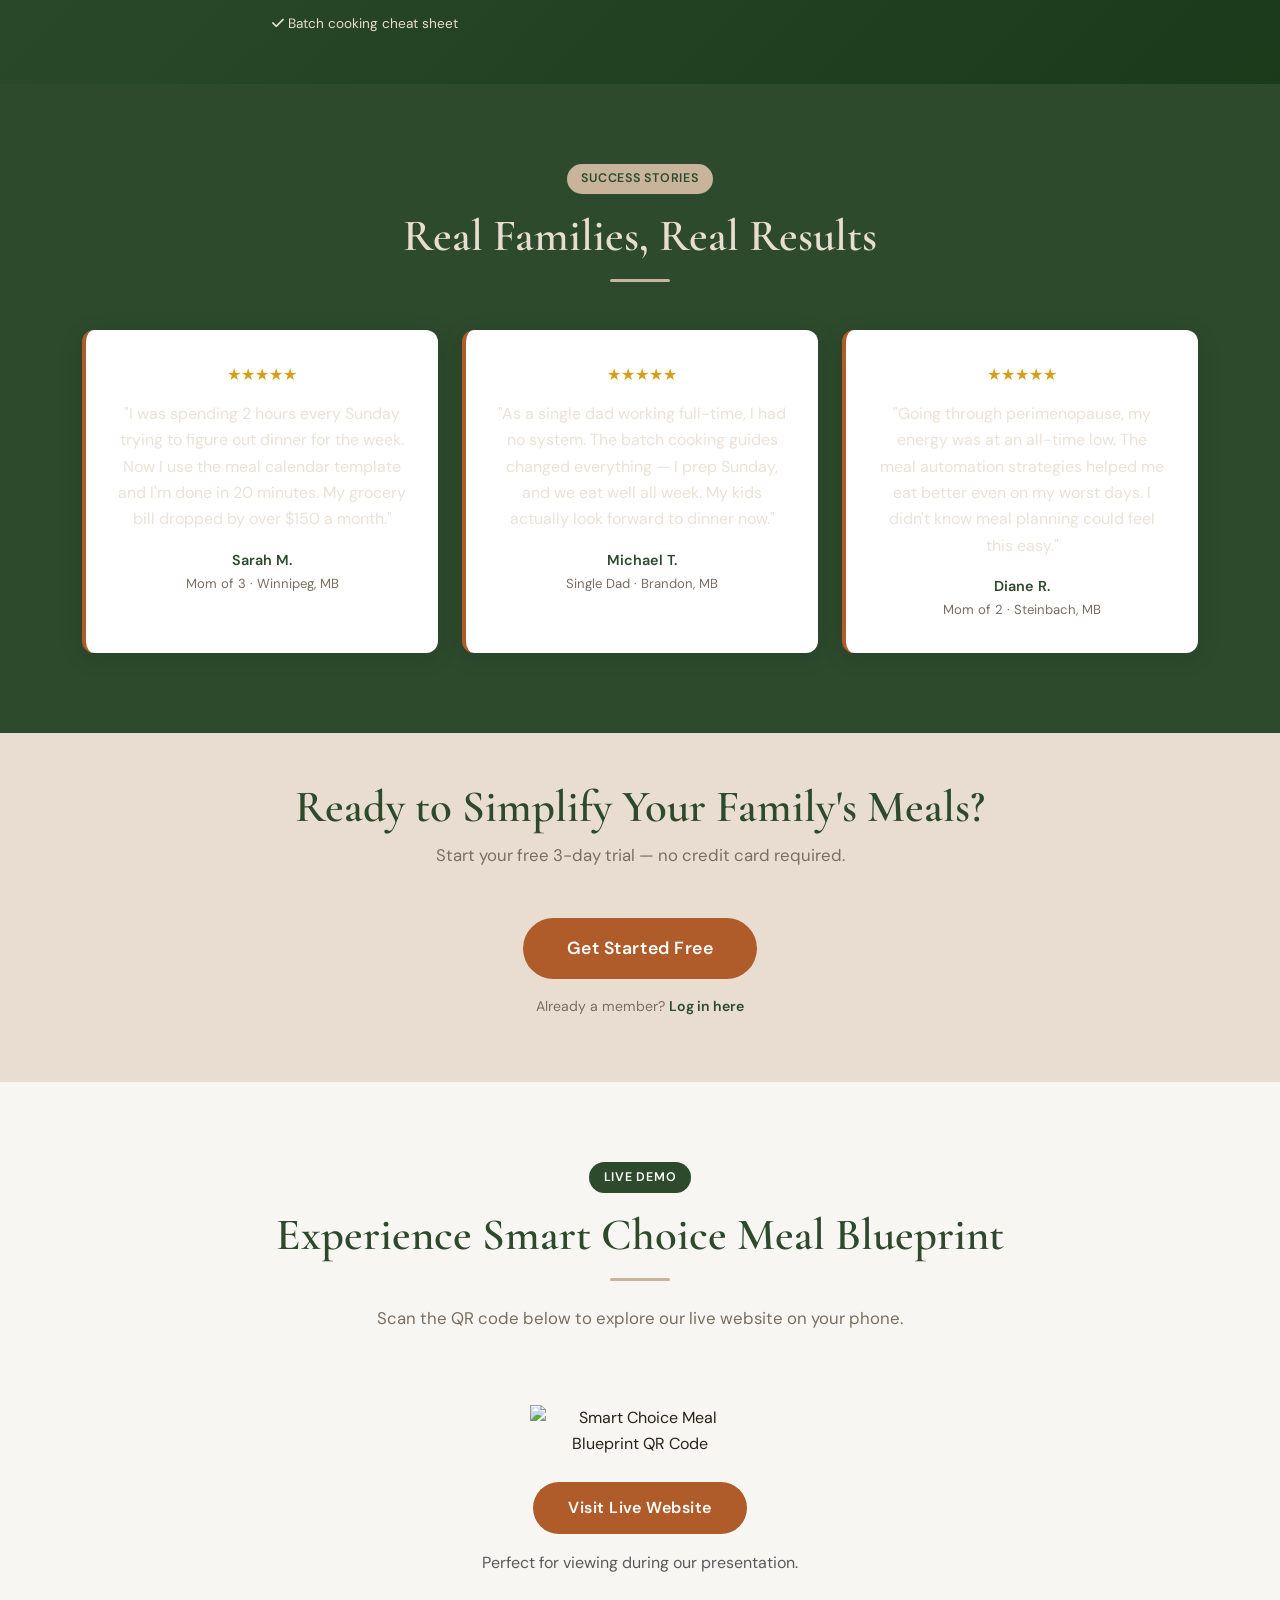
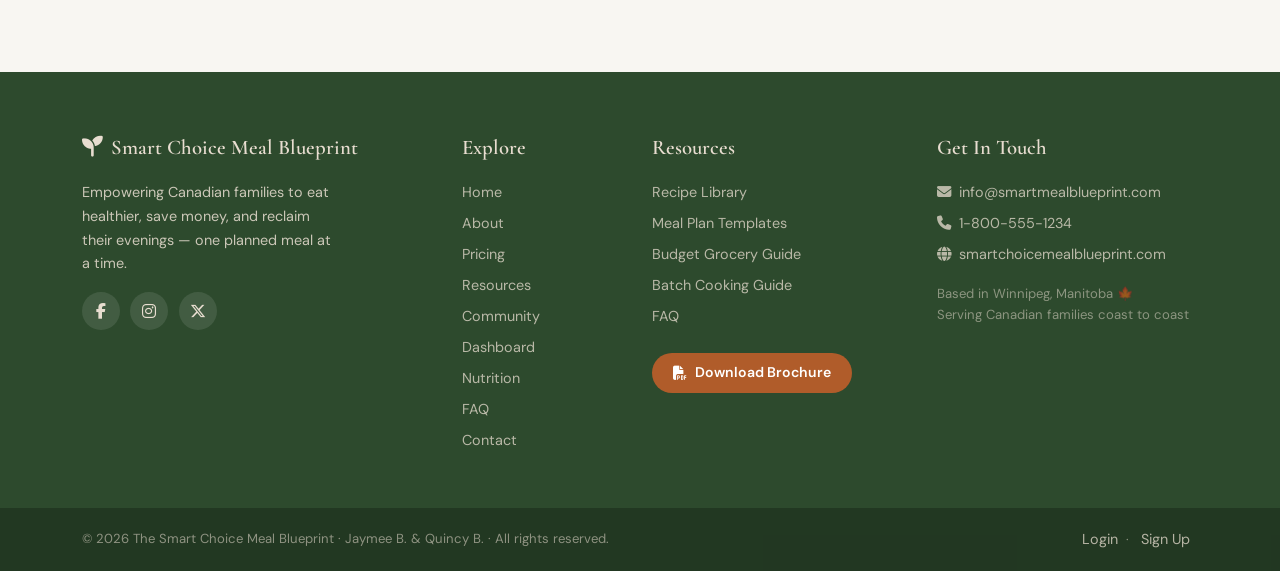
==== commit 71cd55db: "Update index.html" ====
--- a/index.html
+++ b/index.html
@@ -240,7 +240,44 @@
     <p class="mt-3" style="color:var(--muted);font-size:.88rem;">Already a member? <a href="login.html" style="color:var(--forest);font-weight:600;">Log in here</a></p>
   </div>
 </section>
-
+  
+<!-- LIVE WEBSITE QR CODE -->
+<section class="section-pad text-center" style="background:#f8f6f2;">
+  <div class="container">
+
+    <p class="tag-pill mb-3">Live Demo</p>
+
+    <h2 class="section-heading">
+      Experience Smart Choice Meal Blueprint
+    </h2>
+
+    <div class="divider-leaf"></div>
+
+    <p class="section-sub">
+      Scan the QR code below to explore our live website on your phone.
+    </p>
+
+    <img
+      src="images/qr-code.png"
+      alt="Smart Choice Meal Blueprint QR Code"
+      style="max-width:220px;width:100%;"
+      class="my-4">
+
+    <div>
+      <a href="https://the-smart-choice-meal-blueprint.vercel.app"
+         target="_blank"
+         class="btn-primary-cta">
+         Visit Live Website
+      </a>
+    </div>
+
+    <p class="mt-3 text-muted">
+      Perfect for viewing during our presentation.
+    </p>
+
+  </div>
+</section>
+  
 <div id="app-footer"></div>
 
 <script src="https://cdn.jsdelivr.net/npm/bootstrap@5.3.3/dist/js/bootstrap.bundle.min.js"></script>
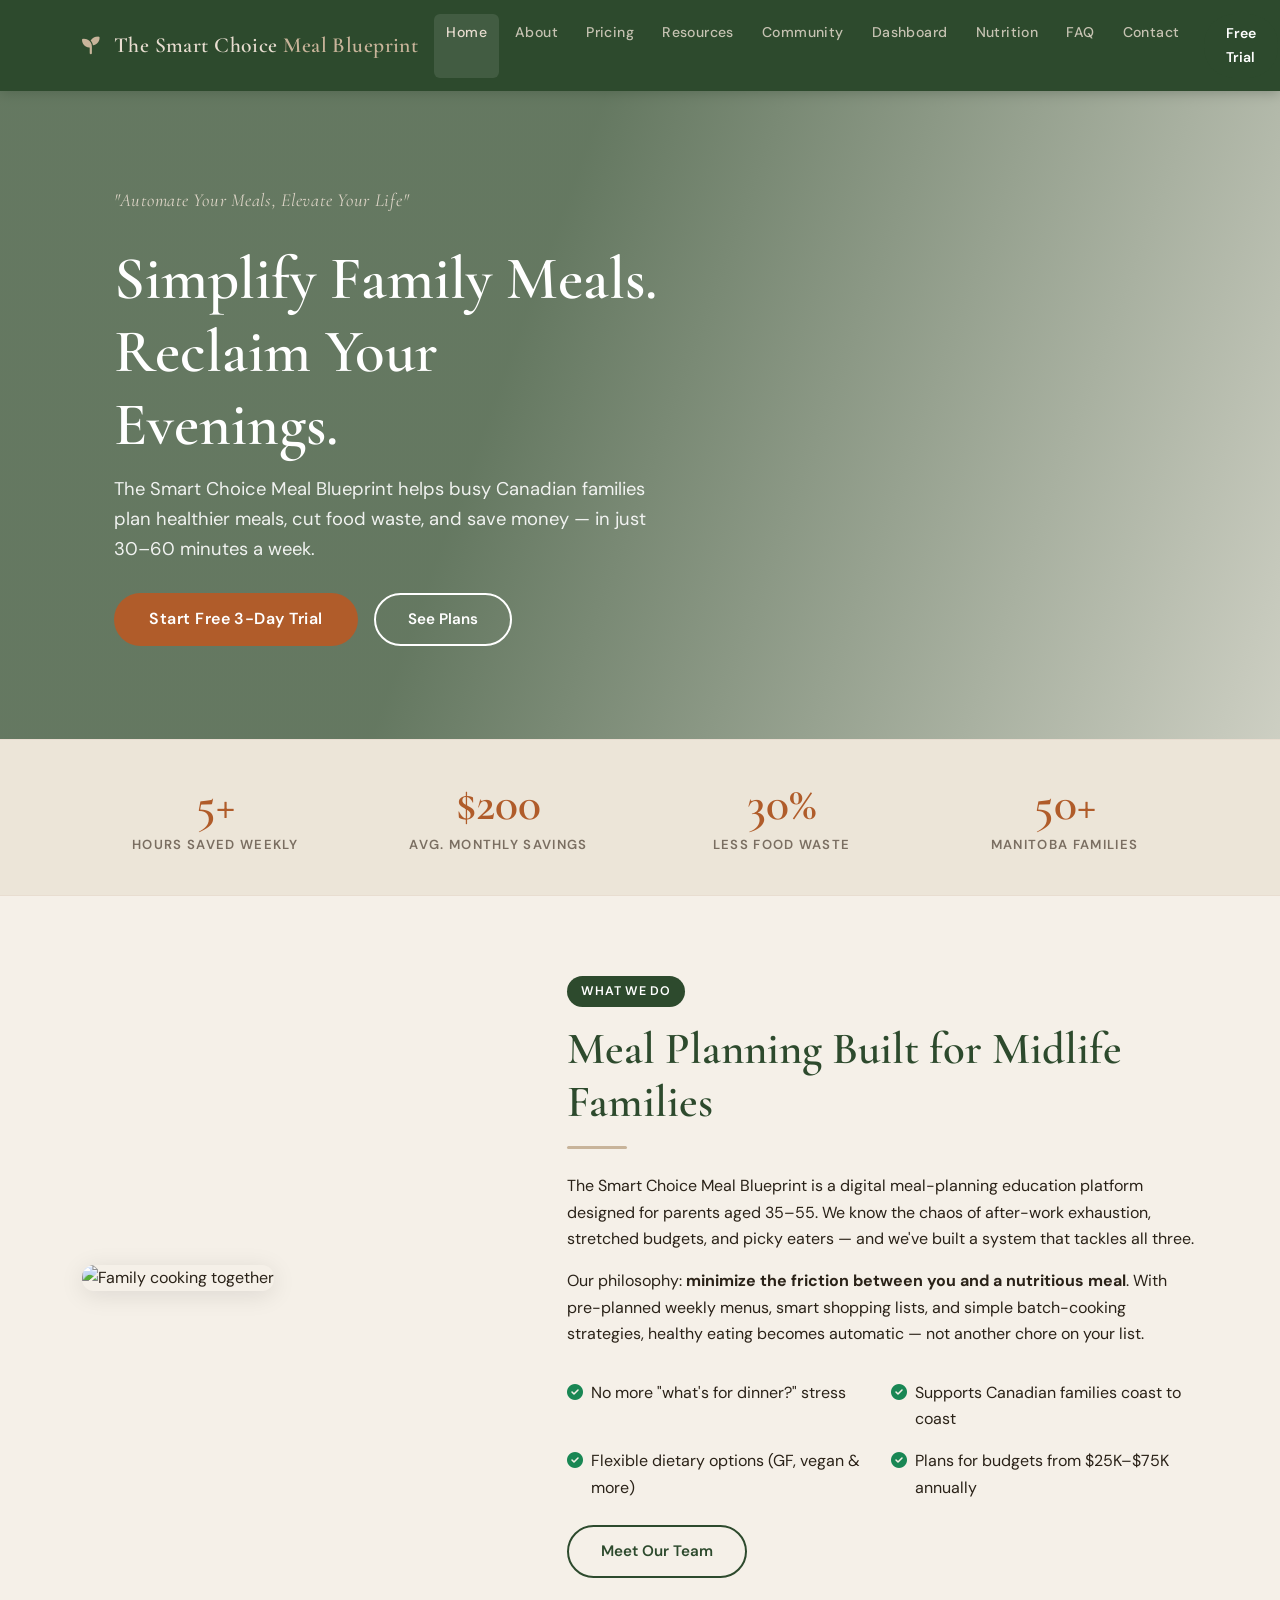
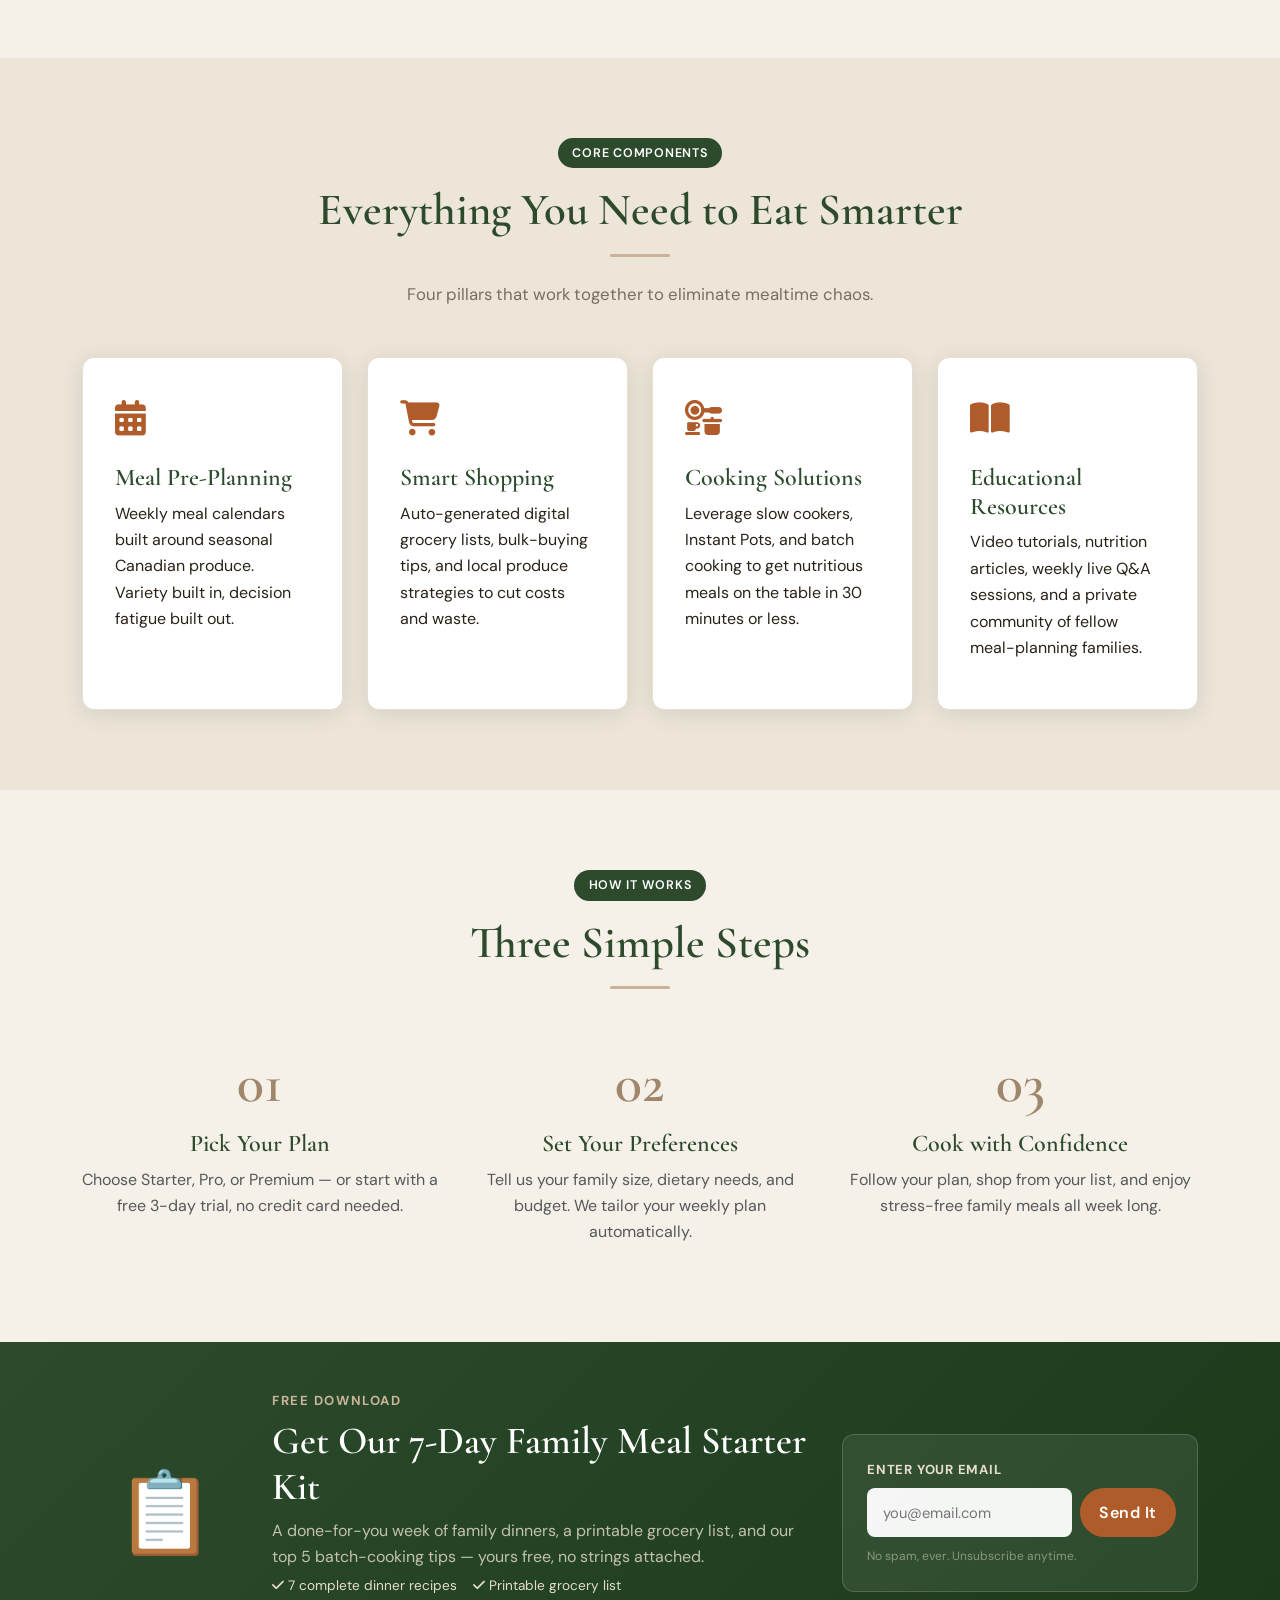
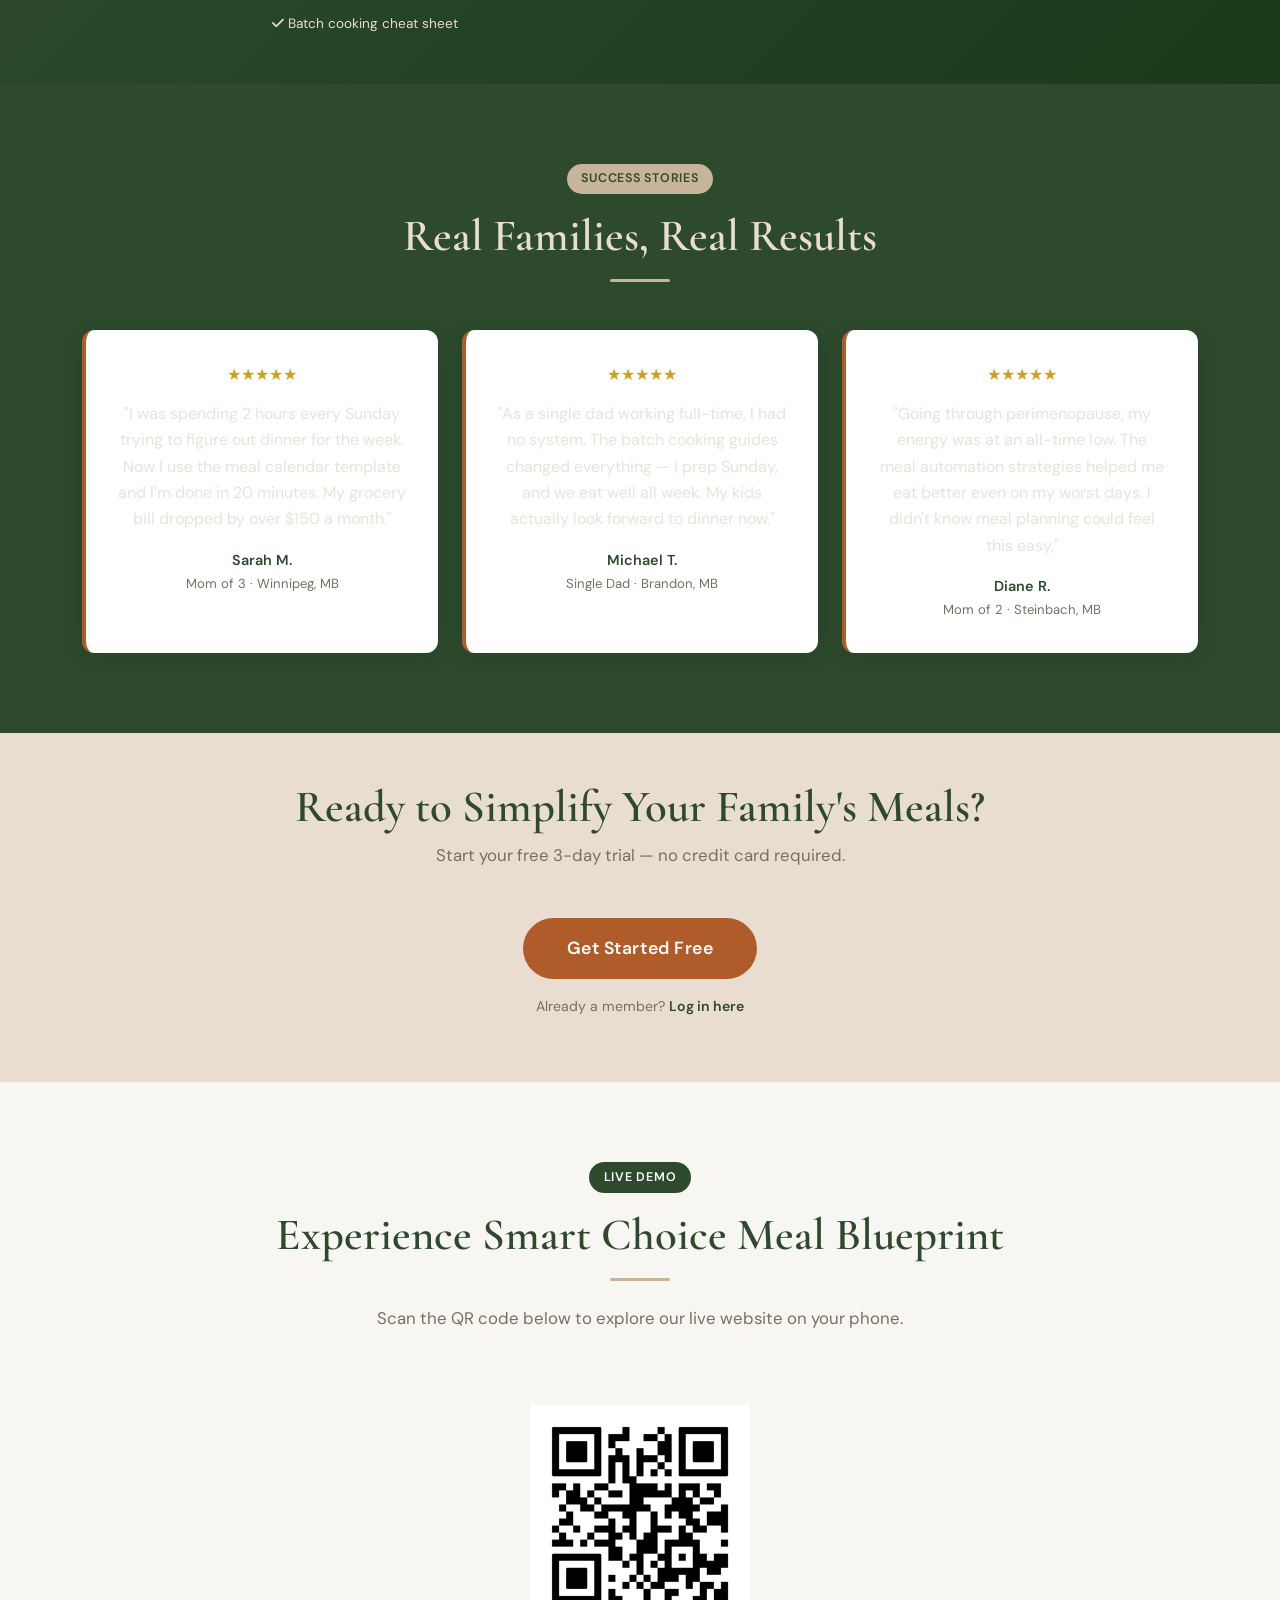
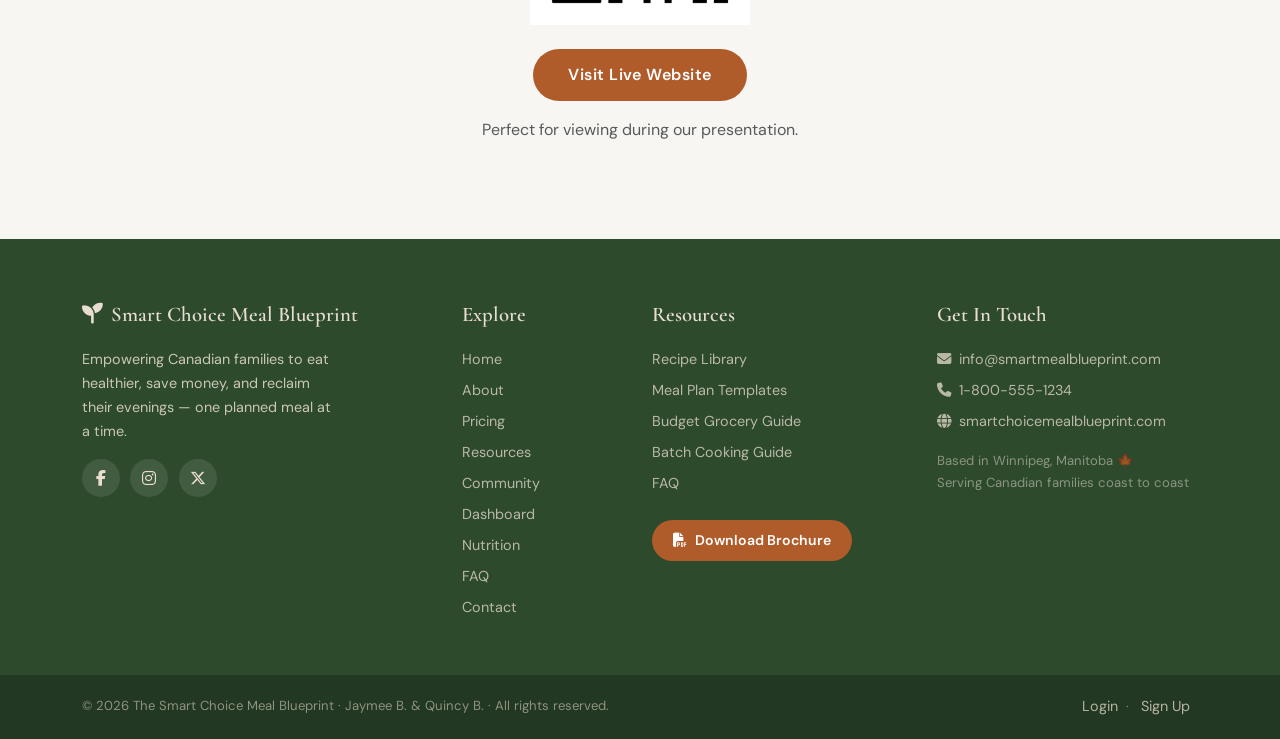
==== commit 5f21b810: "Update index.html" ====
--- a/index.html
+++ b/index.html
@@ -258,7 +258,7 @@
     </p>
 
     <img
-      src="images/qr-code.png"
+      src="qr-code.png"
       alt="Smart Choice Meal Blueprint QR Code"
       style="max-width:220px;width:100%;"
       class="my-4">
